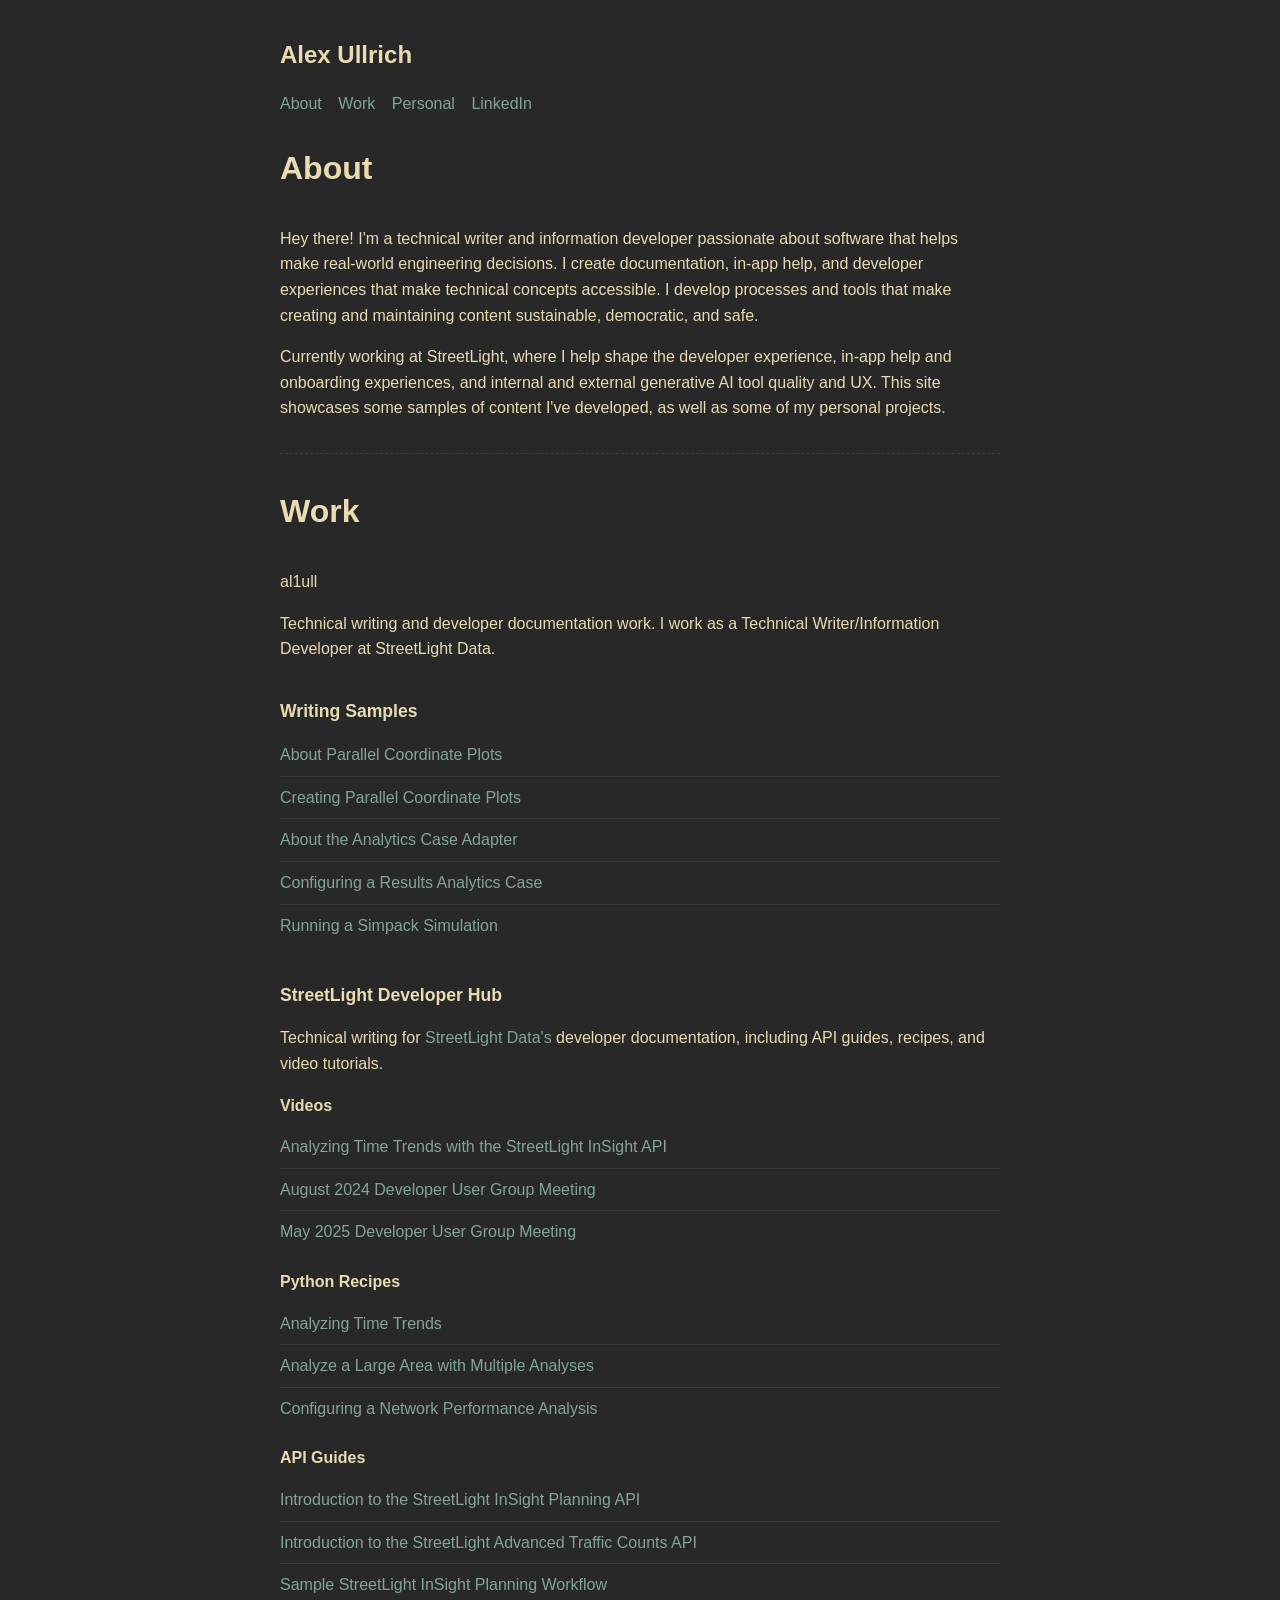
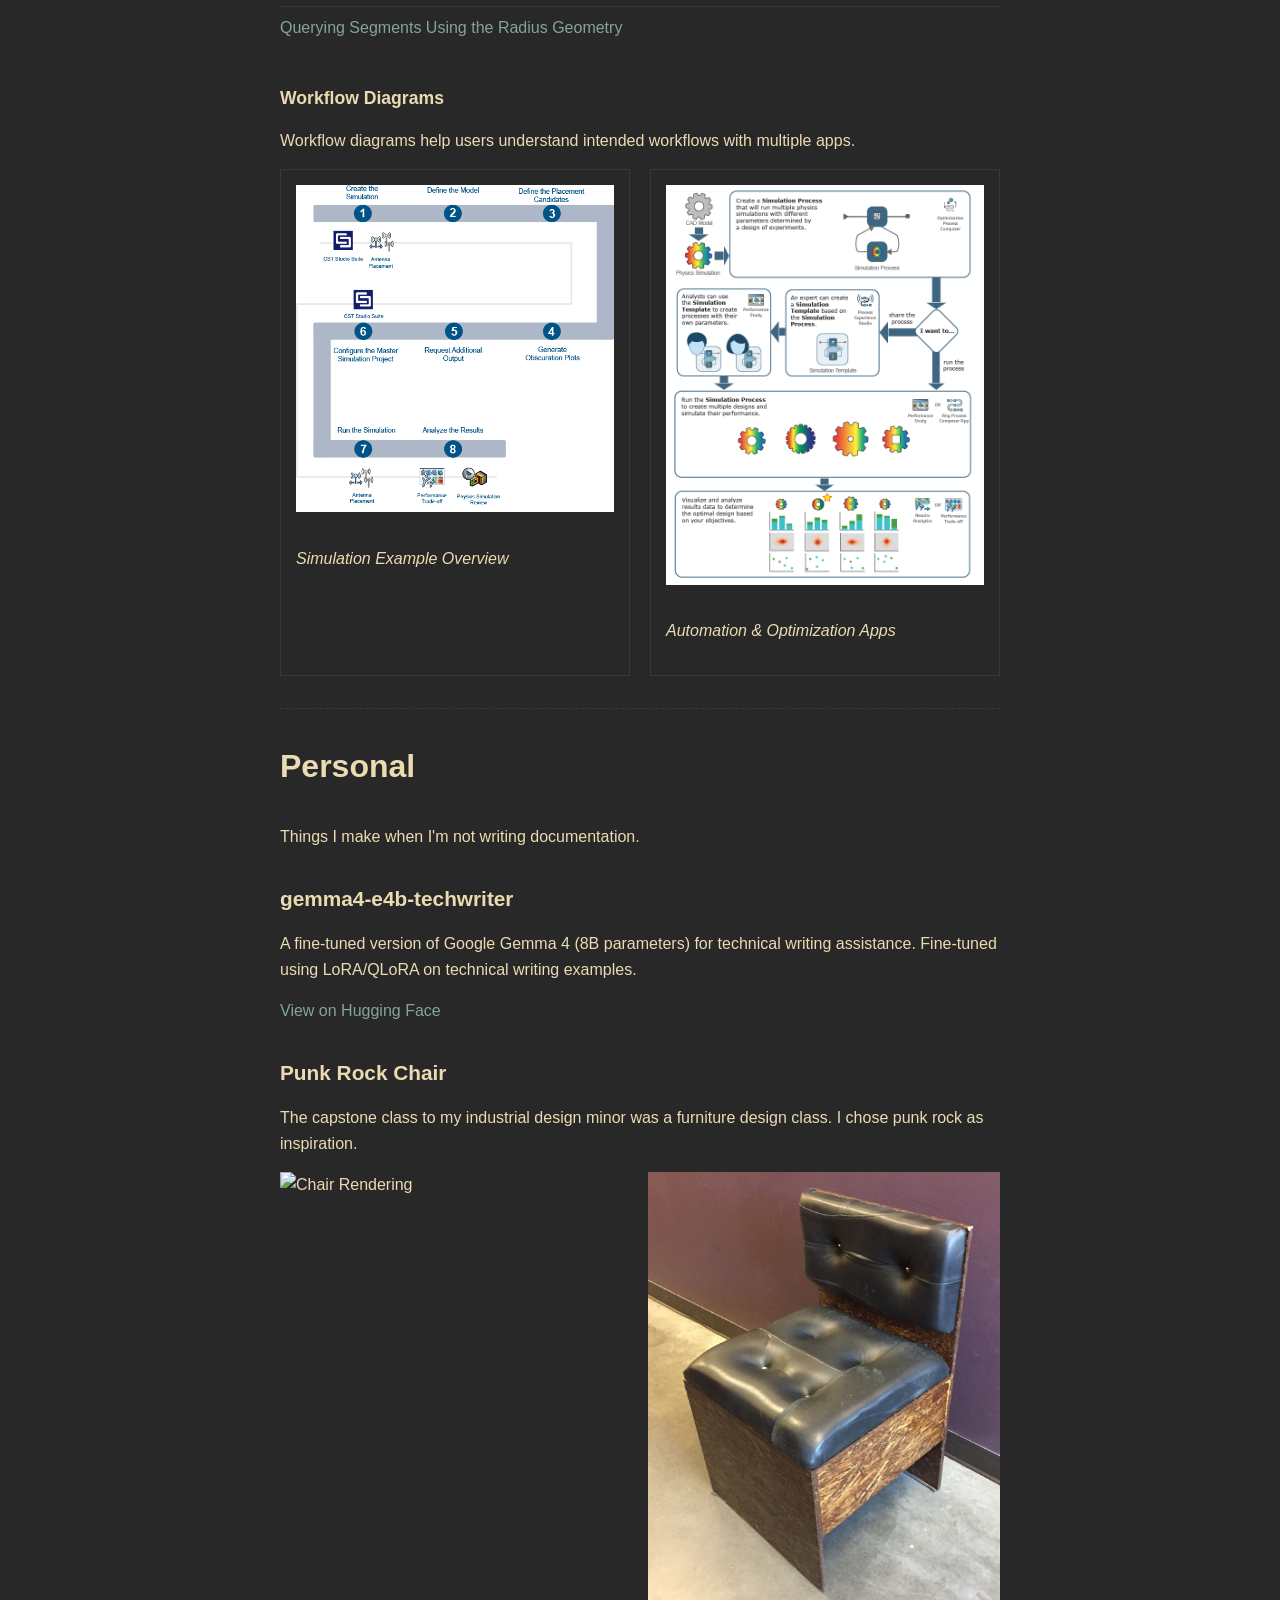
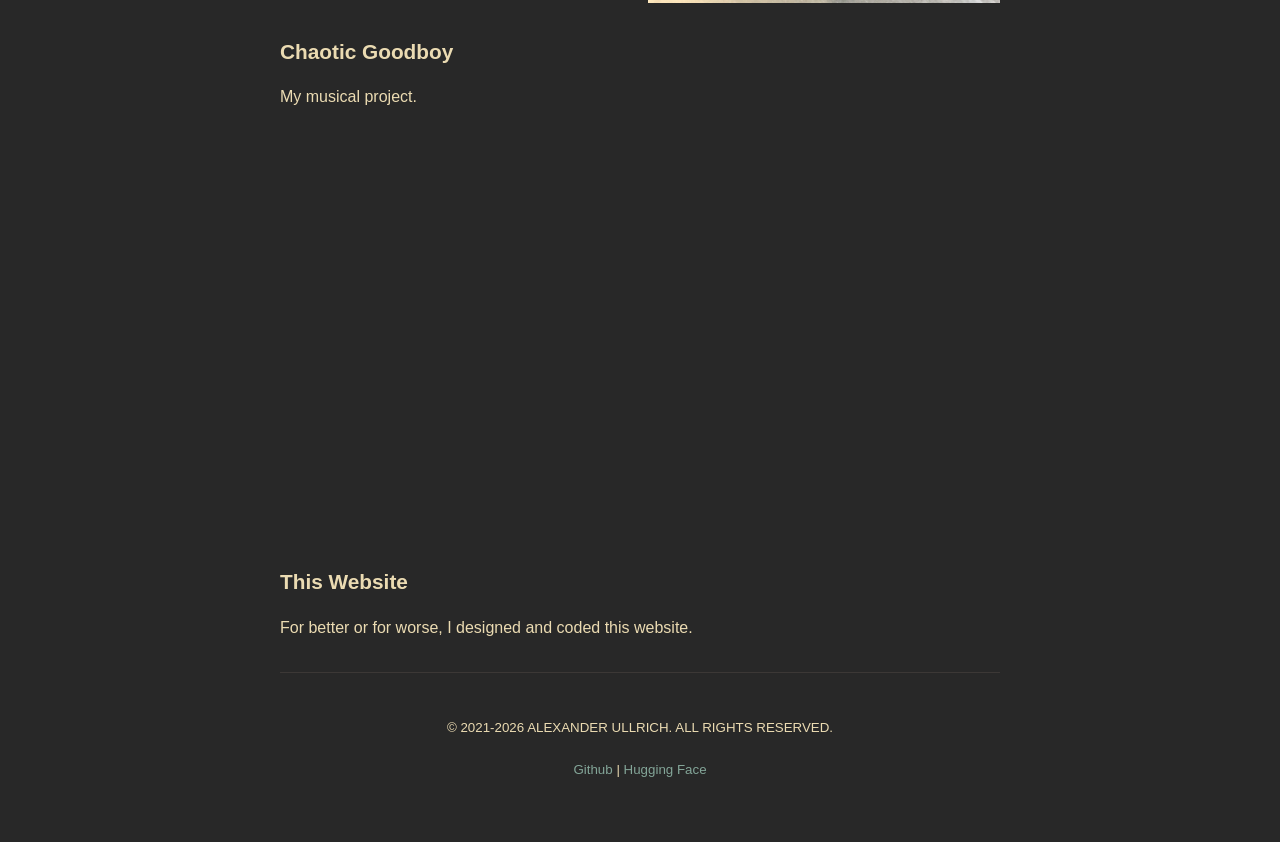
==== index.html @ 02498d41 "no enoji title" ====
<!DOCTYPE html>
<html lang="en">

<head>
    <meta charset="utf-8">
    <meta name="viewport" content="width=device-width, initial-scale=1.0, maximum-scale=5">
    <title>Alexander Ullrich | Technical Writer & Content Engineer</title>
    
    <style>
        :root {
            --width: 720px;
            --font: Verdana, sans-serif;
            --background-color: #282828;
            --text-color: #ebdbb2;
            --link-color: #83a598;
            --border-color: #3c3836;
        }

        * {
            font-family: var(--font);
        }

        body {
            font-size: 1em;
            margin: auto;
            padding: 20px;
            max-width: var(--width);
            text-align: left;
            background-color: var(--background-color);
            word-wrap: break-word;
            overflow-wrap: break-word;
            line-height: 1.6;
            color: var(--text-color);
        }

        h1, h2, h3, h4, h5, h6 {
            color: var(--text-color);
        }

        a {
            color: var(--link-color);
            cursor: pointer;
            text-decoration: none;
        }

        a:hover {
            text-decoration: underline;
        }

        a:visited {
            color: var(--link-color);
        }

        nav a {
            margin-right: 8px;
        }

        strong, b {
            color: var(--text-color);
        }

        main {
            line-height: 1.6;
        }

        hr {
            border: 0;
            border-top: 1px dashed var(--border-color);
            margin: 2em 0;
        }

        img {
            max-width: 100%;
            height: auto;
        }

        code {
            padding: 2px;
            background-color: var(--background-color);
            color: var(--text-color);
            border-radius: 3px;
        }

        blockquote {
            border-left: 1px solid var(--border-color);
            color: var(--text-color);
            padding-left: 20px;
            font-style: italic;
            margin-left: 0;
        }

        footer {
            padding: 25px 0;
            text-align: center;
            margin-top: 2em;
            border-top: 1px solid var(--border-color);
        }

        .title {
            text-decoration: none;
        }

        .title h1 {
            font-size: 1.5em;
        }

        .section-title {
            font-size: 1.1em;
            color: var(--text-color);
            margin-top: 2em;
            margin-bottom: 0.5em;
        }

        .heading-2 {
            font-size: 2em;
            font-weight: bold;
            margin-bottom: 1em;
        }

        .heading-3 {
            font-size: 1.3em;
            margin-bottom: 0.5em;
        }

        .heading-h4 {
            font-size: 1em;
            margin-top: 1em;
            margin-bottom: 0.5em;
            color: var(--text-color);
        }

        input, textarea {
            font-size: 1em;
            width: 100%;
            padding: 8px;
            margin-bottom: 12px;
            border: 1px solid var(--border-color);
            background-color: var(--background-color);
            color: var(--text-color);
            box-sizing: border-box;
        }

        input:focus, textarea:focus {
            outline: 2px solid var(--link-color);
        }

        button, input[type="submit"] {
            font-size: 1em;
            padding: 10px 20px;
            background-color: var(--text-color);
            color: var(--background-color);
            border: none;
            border-radius: 3px;
            cursor: pointer;
        }

        button:hover, input[type="submit"]:hover {
            background-color: var(--link-color);
        }

        .label {
            font-size: 0.8em;
            color: var(--text-color);
            text-transform: uppercase;
            letter-spacing: 0.1em;
        }

        .project-grid {
            display: grid;
            grid-template-columns: repeat(auto-fit, minmax(300px, 1fr));
            gap: 20px;
            margin: 1em 0;
        }

        .project-item {
            border: 1px solid var(--border-color);
            padding: 15px;
        }

        .project-item img {
            margin-bottom: 10px;
        }

        .links-list {
            list-style: none;
            padding: 0;
            margin: 0;
        }

        .links-list li {
            padding: 8px 0;
            border-bottom: 1px solid var(--border-color);
        }

        .links-list li:last-child {
            border-bottom: none;
        }

        iframe {
            max-width: 100%;
            border: none;
        }

        .nav-link {
            margin-right: 12px;
        }

        .image-row {
            display: grid;
            grid-template-columns: repeat(auto-fit, minmax(250px, 1fr));
            gap: 15px;
            margin: 15px 0;
        }
    </style>
</head>

<body class="home">
    <header>
        <a class="title" href="/#">
            <h1>Alex Ullrich</h1>
        </a>
        <nav>
            <p>
                <a href="#about" class="nav-link">About</a>
                <a href="#work" class="nav-link">Work</a>
                <a href="#personal" class="nav-link">Personal</a>
                <a href="https://www.linkedin.com/in/alex-u-045a64a2/" class="nav-link" target="_blank">LinkedIn</a>
            </p>
        </nav>
    </header>

    <main>
        <section id="about">
            <h2 class="heading-2">About</h2>
            <p>Hey there! I'm a technical writer and information developer passionate about software that helps make real-world engineering decisions. I create documentation, in-app help, and developer experiences that make technical concepts accessible. I develop processes and tools that make creating and maintaining content sustainable, democratic, and safe.</p>
            <p>Currently working at StreetLight, where I help shape the developer experience, in-app help and onboarding experiences, and internal and external generative AI tool quality and UX. This site showcases some samples of content I've developed, as well as some of my personal projects.</p>
        </section>

        <hr>

        <section id="work">
            <h2 class="heading-2">Work</h2>al1ull
            <p>Technical writing and developer documentation work. I work as a Technical Writer/Information Developer at StreetLight Data.</p>

            <h3 class="section-title">Writing Samples</h3>
            <ul class="links-list">
                <li><a href="img/AboutPCPlots.pdf" target="_blank">About Parallel Coordinate Plots</a></li>
                <li><a href="img/CreatingPCPlots.pdf" target="_blank">Creating Parallel Coordinate Plots</a></li>
                <li><a href="img/AboutACase.pdf" target="_blank">About the Analytics Case Adapter</a></li>
                <li><a href="img/ACaseAdapter.pdf" target="_blank">Configuring a Results Analytics Case</a></li>
                <li><a href="img/RunningSimpack.pdf" target="_blank">Running a Simpack Simulation</a></li>
            </ul>

            <h3 class="section-title">StreetLight Developer Hub</h3>
            <p>Technical writing for <a href="https://developer.streetlightdata.com/">StreetLight Data's</a> developer documentation, including API guides, recipes, and video tutorials.</p>

            <h4 class="heading-h4">Videos</h4>
            <ul class="links-list">
                <li><a href="https://developer.streetlightdata.com/docs/analyzing-time-trends-with-the-streetlight-insight-api" target="_blank">Analyzing Time Trends with the StreetLight InSight API</a></li>
                <li><a href="https://help.streetlightdata.com/s/news/august-2024-streetlight-developer-user-group-meeting-MCMCGBRBMSBJCEBODF74FEJ3VXPE" target="_blank">August 2024 Developer User Group Meeting</a></li>
                <li><a href="https://training.streetlightdata.com/developer-user-group-meetings/2239387" target="_blank">May 2025 Developer User Group Meeting</a></li>
            </ul>

            <h4 class="heading-h4">Python Recipes</h4>
            <ul class="links-list">
                <li><a href="https://developer.streetlightdata.com/docs/analyzing-time-trends-with-the-streetlight-insight-api" target="_blank">Analyzing Time Trends</a></li>
                <li><a href="https://developer.streetlightdata.com/docs/analyze-a-large-area-with-multiple-analyses" target="_blank">Analyze a Large Area with Multiple Analyses</a></li>
                <li><a href="https://developer.streetlightdata.com/docs/configuring-a-network-performance-analysis" target="_blank">Configuring a Network Performance Analysis</a></li>
            </ul>

            <h4 class="heading-h4">API Guides</h4>
            <ul class="links-list">
                <li><a href="https://developer.streetlightdata.com/docs/intro-to-the-insight-web-api" target="_blank">Introduction to the StreetLight InSight Planning API</a></li>
                <li><a href="https://developer.streetlightdata.com/docs/intro-to-the-advanced-traffic-counts-api" target="_blank">Introduction to the StreetLight Advanced Traffic Counts API</a></li>
                <li><a href="https://developer.streetlightdata.com/docs/example-workflow" target="_blank">Sample StreetLight InSight Planning Workflow</a></li>
                <li><a href="https://developer.streetlightdata.com/docs/satc-example-radius" target="_blank">Querying Segments Using the Radius Geometry</a></li>
            </ul>

            <h3 class="section-title">Workflow Diagrams</h3>
            <p>Workflow diagrams help users understand intended workflows with multiple apps.</p>
            <div class="project-grid">
                <div class="project-item">
                    <img src="img/SimXmpl_Antenna_Placement_Sdiagram.png" alt="Simulation Example">
                    <p><em>Simulation Example Overview</em></p>
                </div>
                <div class="project-item">
                    <img src="img/ProcessInfographic.png" alt="Process Infographic">
                    <p><em>Automation & Optimization Apps</em></p>
                </div>
            </div>
        </section>

        <hr>

        <section id="personal">
            <h2 class="heading-2">Personal</h2>
            <p>Things I make when I'm not writing documentation.</p>

            <div style="margin: 2em 0;">
                <h3 class="heading-3">gemma4-e4b-techwriter</h3>
                <p>A fine-tuned version of Google Gemma 4 (8B parameters) for technical writing assistance. Fine-tuned using LoRA/QLoRA on technical writing examples.</p>
                <p><a href="https://huggingface.co/al1ul/gemma4-e4b-techwriter">View on Hugging Face</a></p>
            </div>

            <div style="margin: 2em 0;">
                <h3 class="heading-3">Punk Rock Chair</h3>
                <p>The capstone class to my industrial design minor was a furniture design class. I chose punk rock as inspiration.</p>
                <div class="image-row">
                    <img src="img/punkchairrendering.png" alt="Chair Rendering">
                    <img src="img/PunkChair.jpeg" alt="Built Chair">
                </div>
            </div>

            <div style="margin: 2em 0;">
                <h3 class="heading-3">Chaotic Goodboy</h3>
                <p>My musical project.</p>
                <iframe style="border: 0; width: 100%; max-width: 400px; height: 400px;" src="https://bandcamp.com/EmbeddedPlayer/track=36056725/size=large/bgcol=ffffff/linkcol=0687f5/minimal=true/transparent=true/" seamless><a href="https://chaoticgoodboy.bandcamp.com/track/practical-inside-joke">Practical Inside Joke by Chaotic Goodboy</a></iframe>
            </div>

            <div style="margin: 2em 0;">
                <h3 class="heading-3">This Website</h3>
                <p>For better or for worse, I designed and coded this website.</p>
            </div>
        </section>
    </main>

    <footer>
        <p><small>&copy; 2021-2026 ALEXANDER ULLRICH. ALL RIGHTS RESERVED.</small></p>
        <p><small>
            <a href="https://github.com">Github</a> | 
            <a href="https://huggingface.co/al1ul">Hugging Face</a>
        </small></p>
    </footer>
</body>
</html>
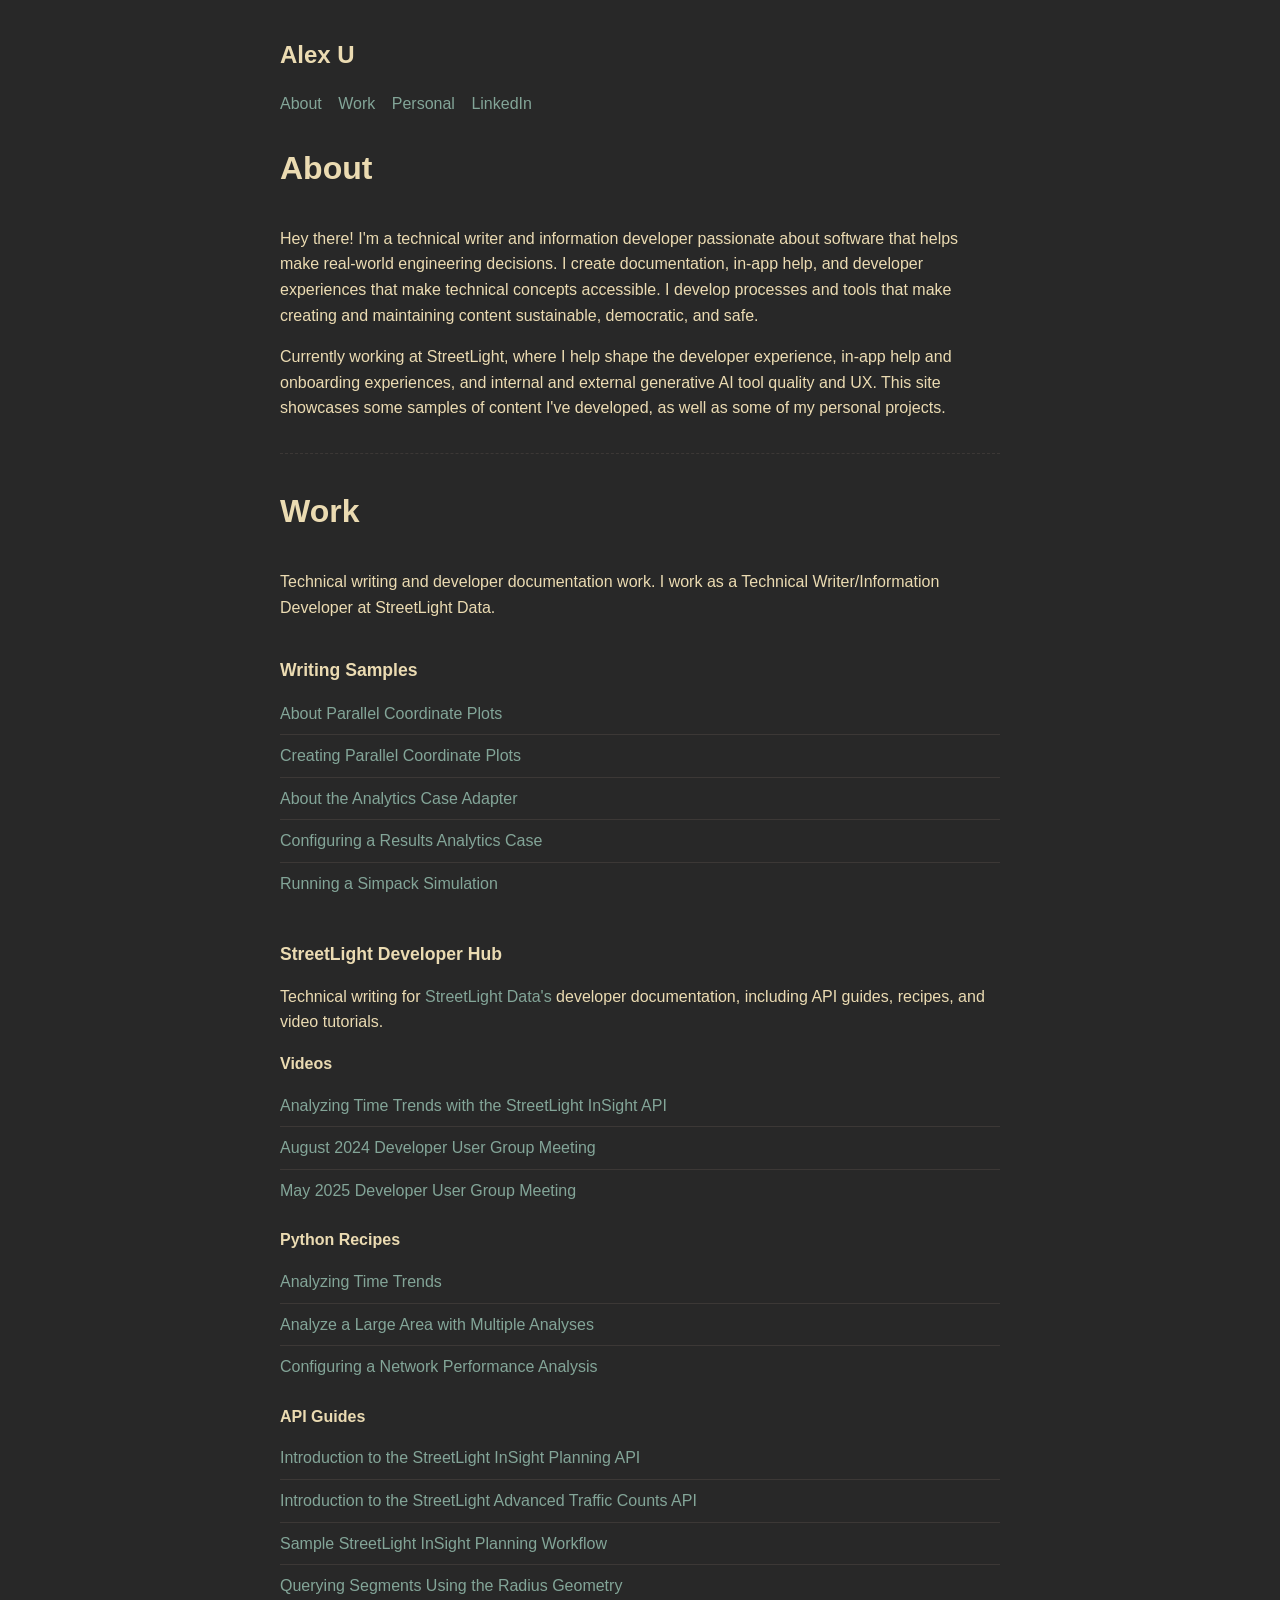
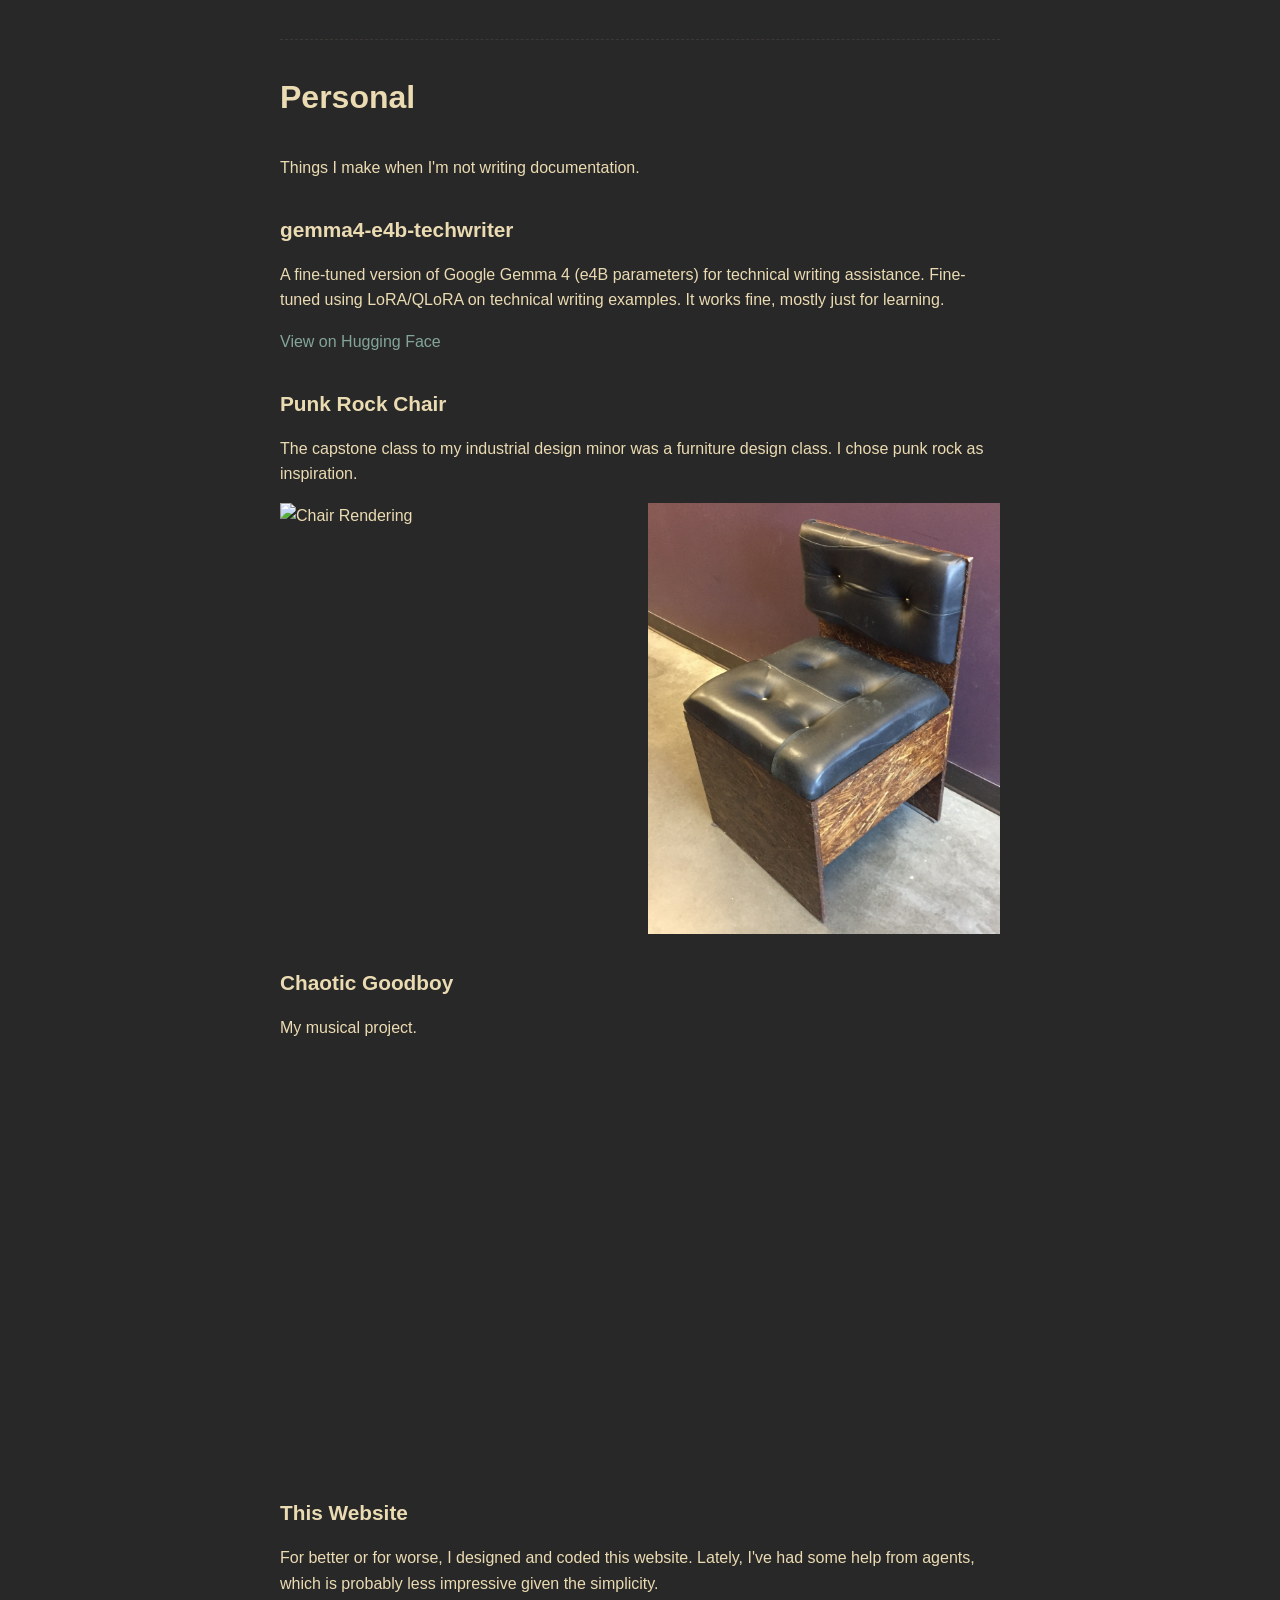
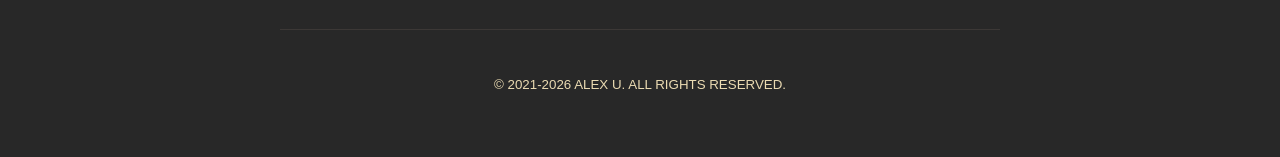
==== commit 50ef39e2: "remove workflow diagrams" ====
--- a/index.html
+++ b/index.html
@@ -4,7 +4,7 @@
 <head>
     <meta charset="utf-8">
     <meta name="viewport" content="width=device-width, initial-scale=1.0, maximum-scale=5">
-    <title>Alexander Ullrich | Technical Writer & Content Engineer</title>
+    <title>Alex U | Technical Writer & Content Engineer</title>
     
     <style>
         :root {
@@ -216,8 +216,8 @@
 
 <body class="home">
     <header>
-        <a class="title" href="/#">
-            <h1>Alex Ullrich</h1>
+        <a class="title" href="index.html">
+            <h1>Alex U</h1>
         </a>
         <nav>
             <p>
@@ -239,7 +239,7 @@
         <hr>
 
         <section id="work">
-            <h2 class="heading-2">Work</h2>al1ull
+            <h2 class="heading-2">Work</h2>
             <p>Technical writing and developer documentation work. I work as a Technical Writer/Information Developer at StreetLight Data.</p>
 
             <h3 class="section-title">Writing Samples</h3>
@@ -275,19 +275,6 @@
                 <li><a href="https://developer.streetlightdata.com/docs/example-workflow" target="_blank">Sample StreetLight InSight Planning Workflow</a></li>
                 <li><a href="https://developer.streetlightdata.com/docs/satc-example-radius" target="_blank">Querying Segments Using the Radius Geometry</a></li>
             </ul>
-
-            <h3 class="section-title">Workflow Diagrams</h3>
-            <p>Workflow diagrams help users understand intended workflows with multiple apps.</p>
-            <div class="project-grid">
-                <div class="project-item">
-                    <img src="img/SimXmpl_Antenna_Placement_Sdiagram.png" alt="Simulation Example">
-                    <p><em>Simulation Example Overview</em></p>
-                </div>
-                <div class="project-item">
-                    <img src="img/ProcessInfographic.png" alt="Process Infographic">
-                    <p><em>Automation & Optimization Apps</em></p>
-                </div>
-            </div>
         </section>
 
         <hr>
@@ -298,7 +285,7 @@
 
             <div style="margin: 2em 0;">
                 <h3 class="heading-3">gemma4-e4b-techwriter</h3>
-                <p>A fine-tuned version of Google Gemma 4 (8B parameters) for technical writing assistance. Fine-tuned using LoRA/QLoRA on technical writing examples.</p>
+                <p>A fine-tuned version of Google Gemma 4 (e4B parameters) for technical writing assistance. Fine-tuned using LoRA/QLoRA on technical writing examples. It works fine, mostly just for learning.</p>
                 <p><a href="https://huggingface.co/al1ul/gemma4-e4b-techwriter">View on Hugging Face</a></p>
             </div>
 
@@ -319,17 +306,13 @@
 
             <div style="margin: 2em 0;">
                 <h3 class="heading-3">This Website</h3>
-                <p>For better or for worse, I designed and coded this website.</p>
+                <p>For better or for worse, I designed and coded this website. Lately, I've had some help from agents, which is probably less impressive given the simplicity.</p>
             </div>
         </section>
     </main>
 
     <footer>
-        <p><small>&copy; 2021-2026 ALEXANDER ULLRICH. ALL RIGHTS RESERVED.</small></p>
-        <p><small>
-            <a href="https://github.com">Github</a> | 
-            <a href="https://huggingface.co/al1ul">Hugging Face</a>
-        </small></p>
+        <p><small>&copy; 2021-2026 ALEX U. ALL RIGHTS RESERVED.</small></p>
     </footer>
 </body>
 </html>
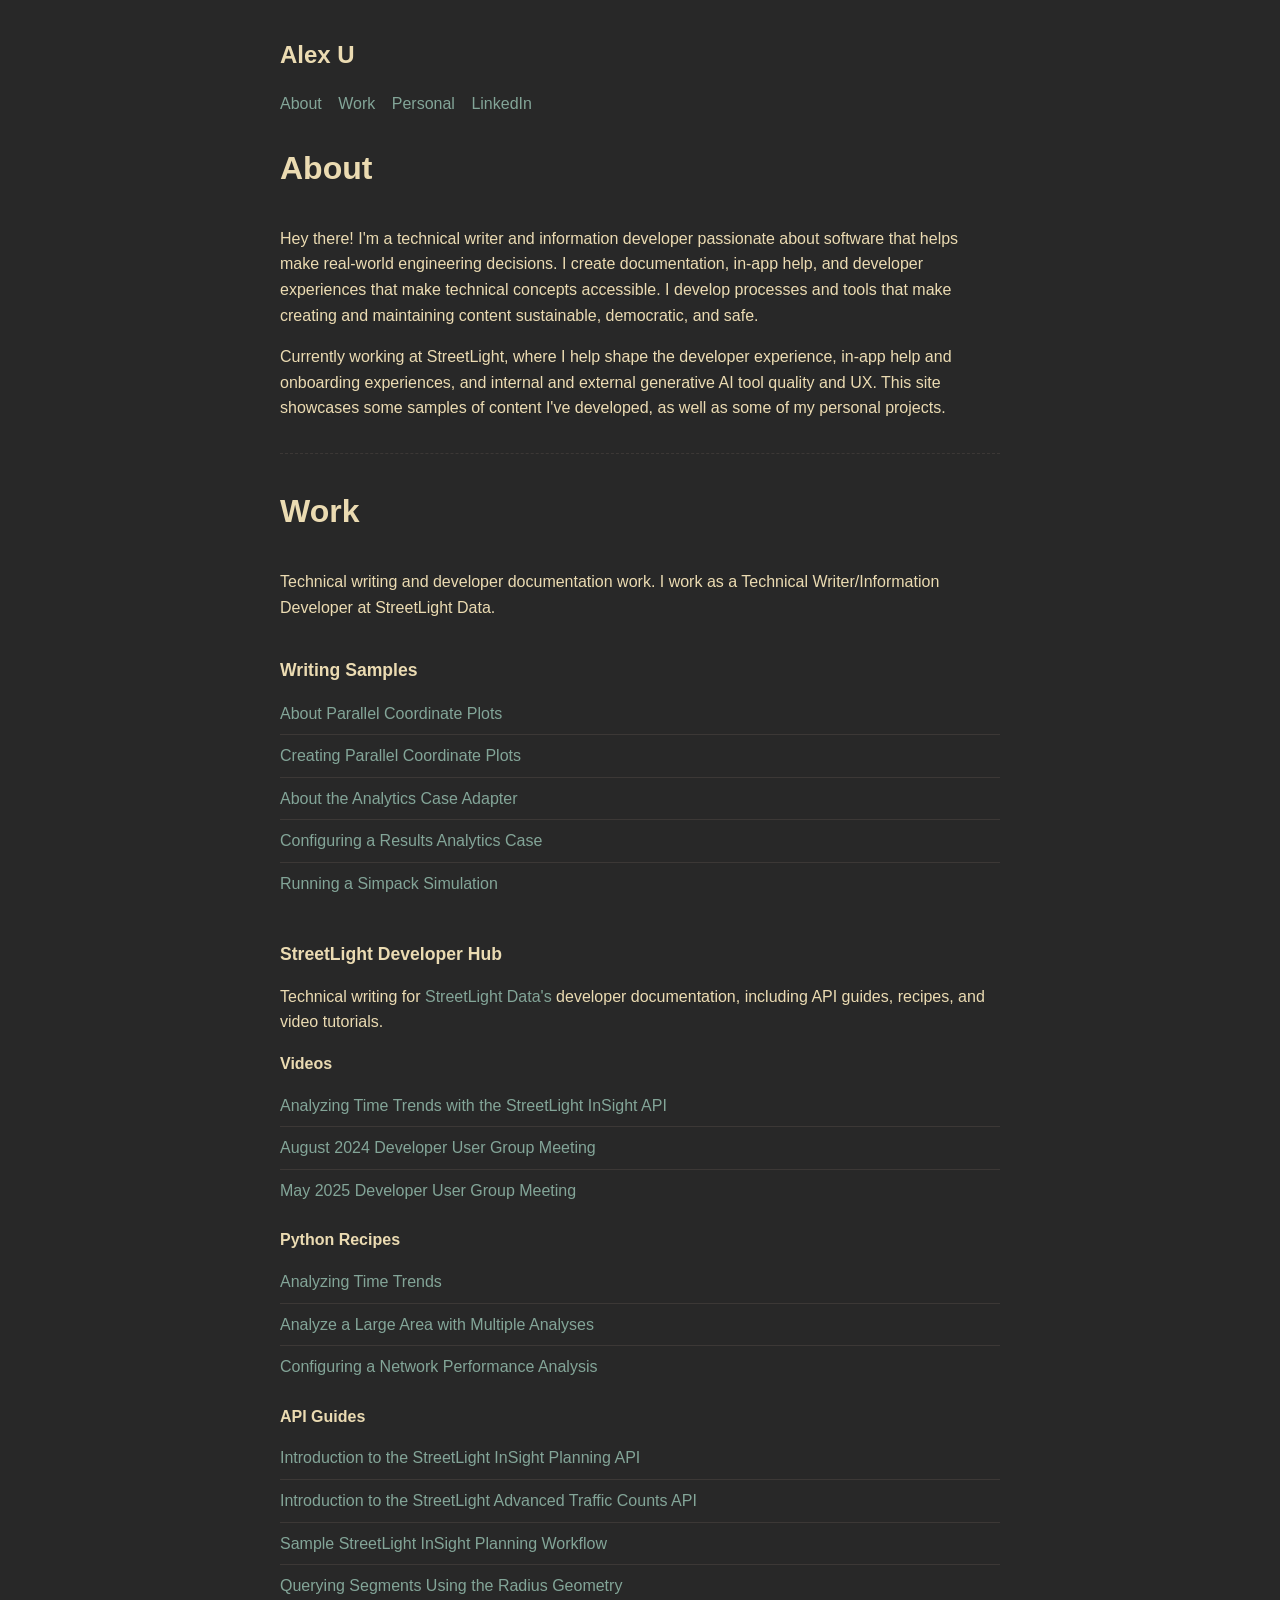
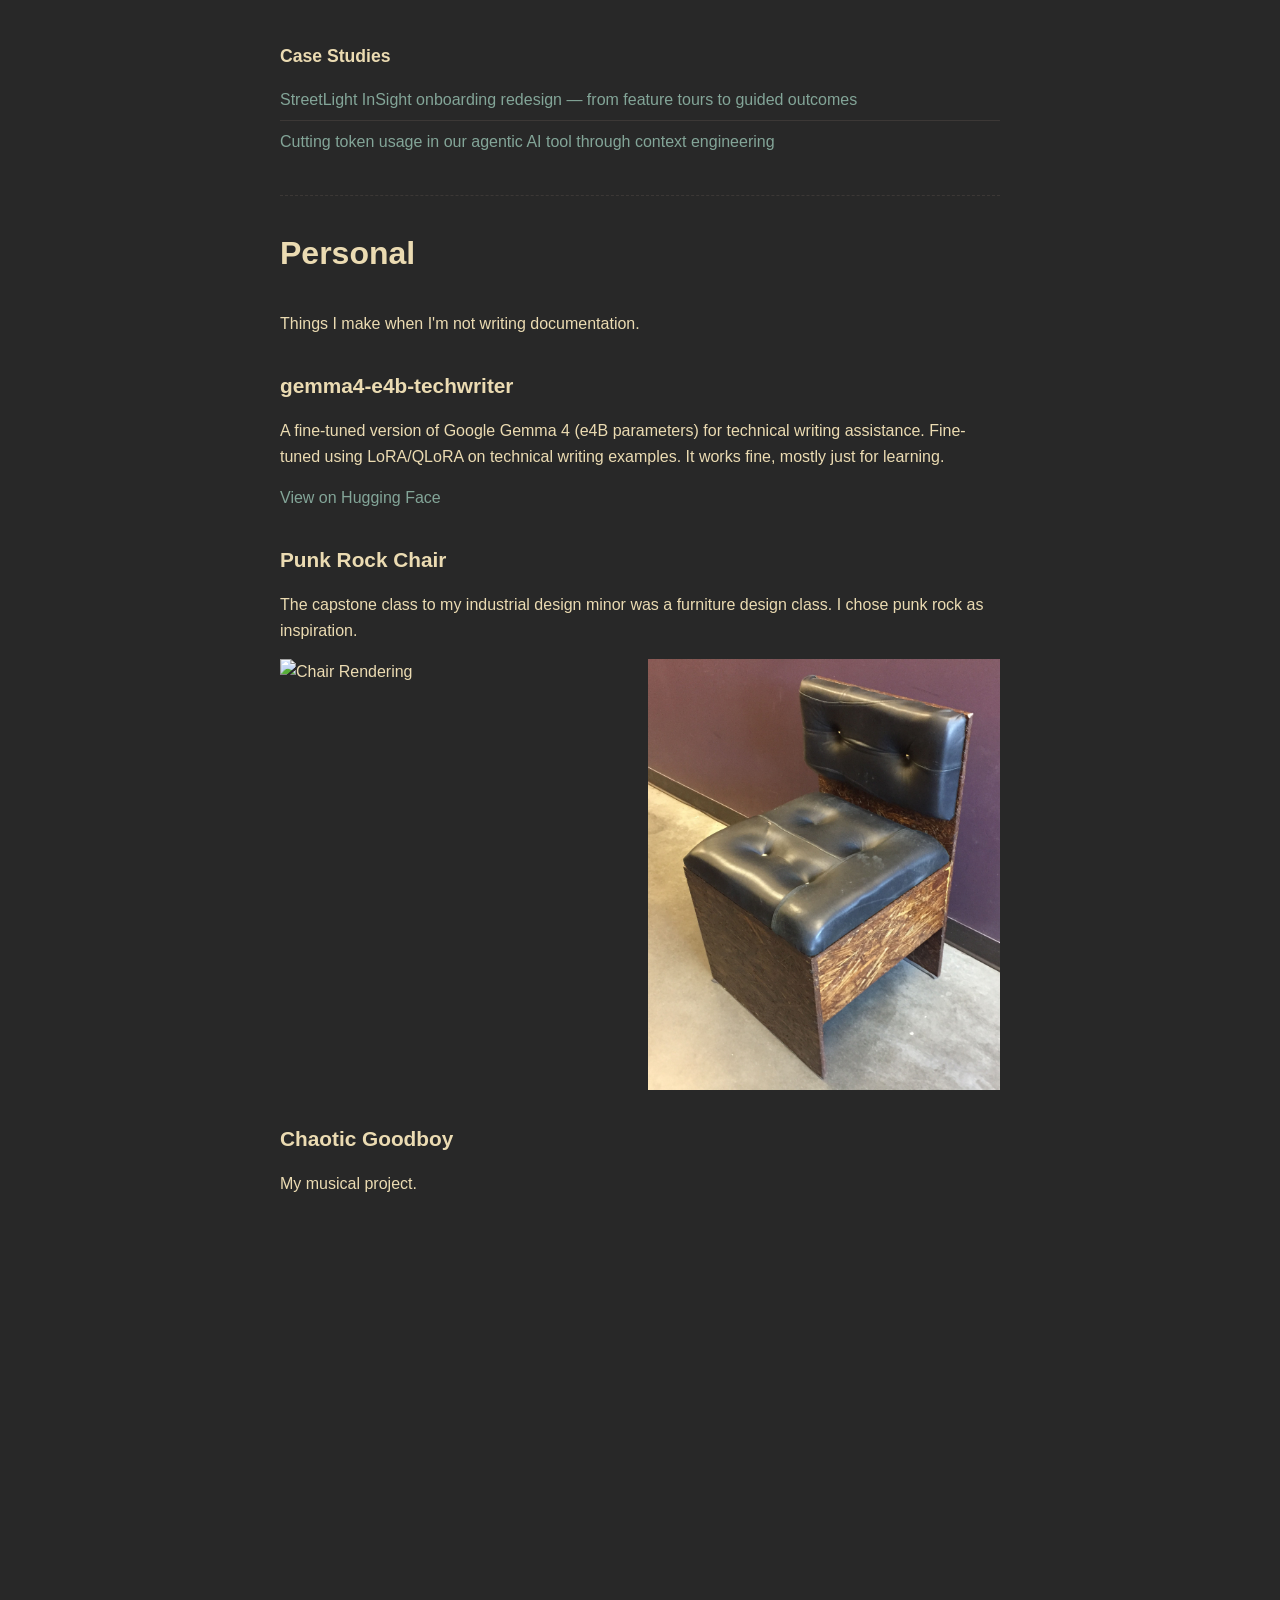
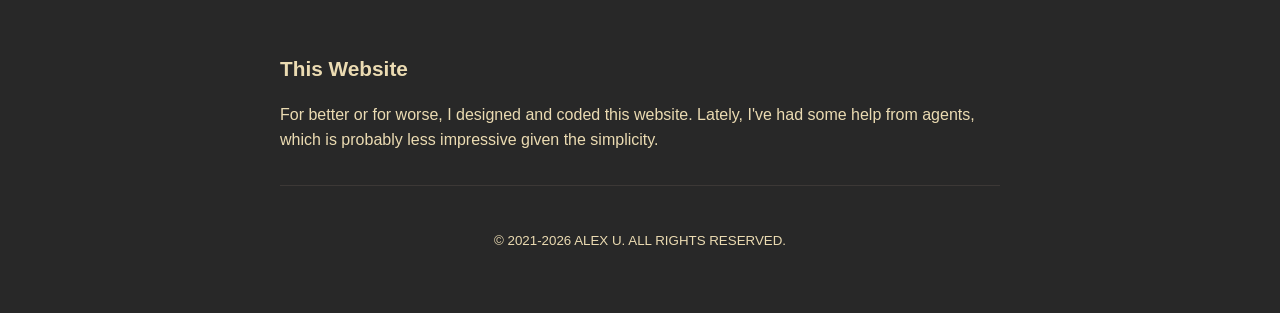
==== commit 2123ccaa: "add case study pages: onboarding redesign and agentic AI token optimization skeleton" ====
--- a/index.html
+++ b/index.html
@@ -275,6 +275,12 @@
                 <li><a href="https://developer.streetlightdata.com/docs/example-workflow" target="_blank">Sample StreetLight InSight Planning Workflow</a></li>
                 <li><a href="https://developer.streetlightdata.com/docs/satc-example-radius" target="_blank">Querying Segments Using the Radius Geometry</a></li>
             </ul>
+
+            <h3 class="section-title">Case Studies</h3>
+            <ul class="links-list">
+                <li><a href="onboarding-case-study.html">StreetLight InSight onboarding redesign — from feature tours to guided outcomes</a></li>
+                <li><a href="ai-token-optimization.html">Cutting token usage in our agentic AI tool through context engineering</a></li>
+            </ul>
         </section>
 
         <hr>
@@ -286,7 +292,7 @@
             <div style="margin: 2em 0;">
                 <h3 class="heading-3">gemma4-e4b-techwriter</h3>
                 <p>A fine-tuned version of Google Gemma 4 (e4B parameters) for technical writing assistance. Fine-tuned using LoRA/QLoRA on technical writing examples. It works fine, mostly just for learning.</p>
-                <p><a href="https://huggingface.co/al1ul/gemma4-e4b-techwriter">View on Hugging Face</a></p>
+                <p><a href="https://huggingface.co/al1ull/gemma4-e4b-techwriter-no-reasoning">View on Hugging Face</a></p>
             </div>
 
             <div style="margin: 2em 0;">
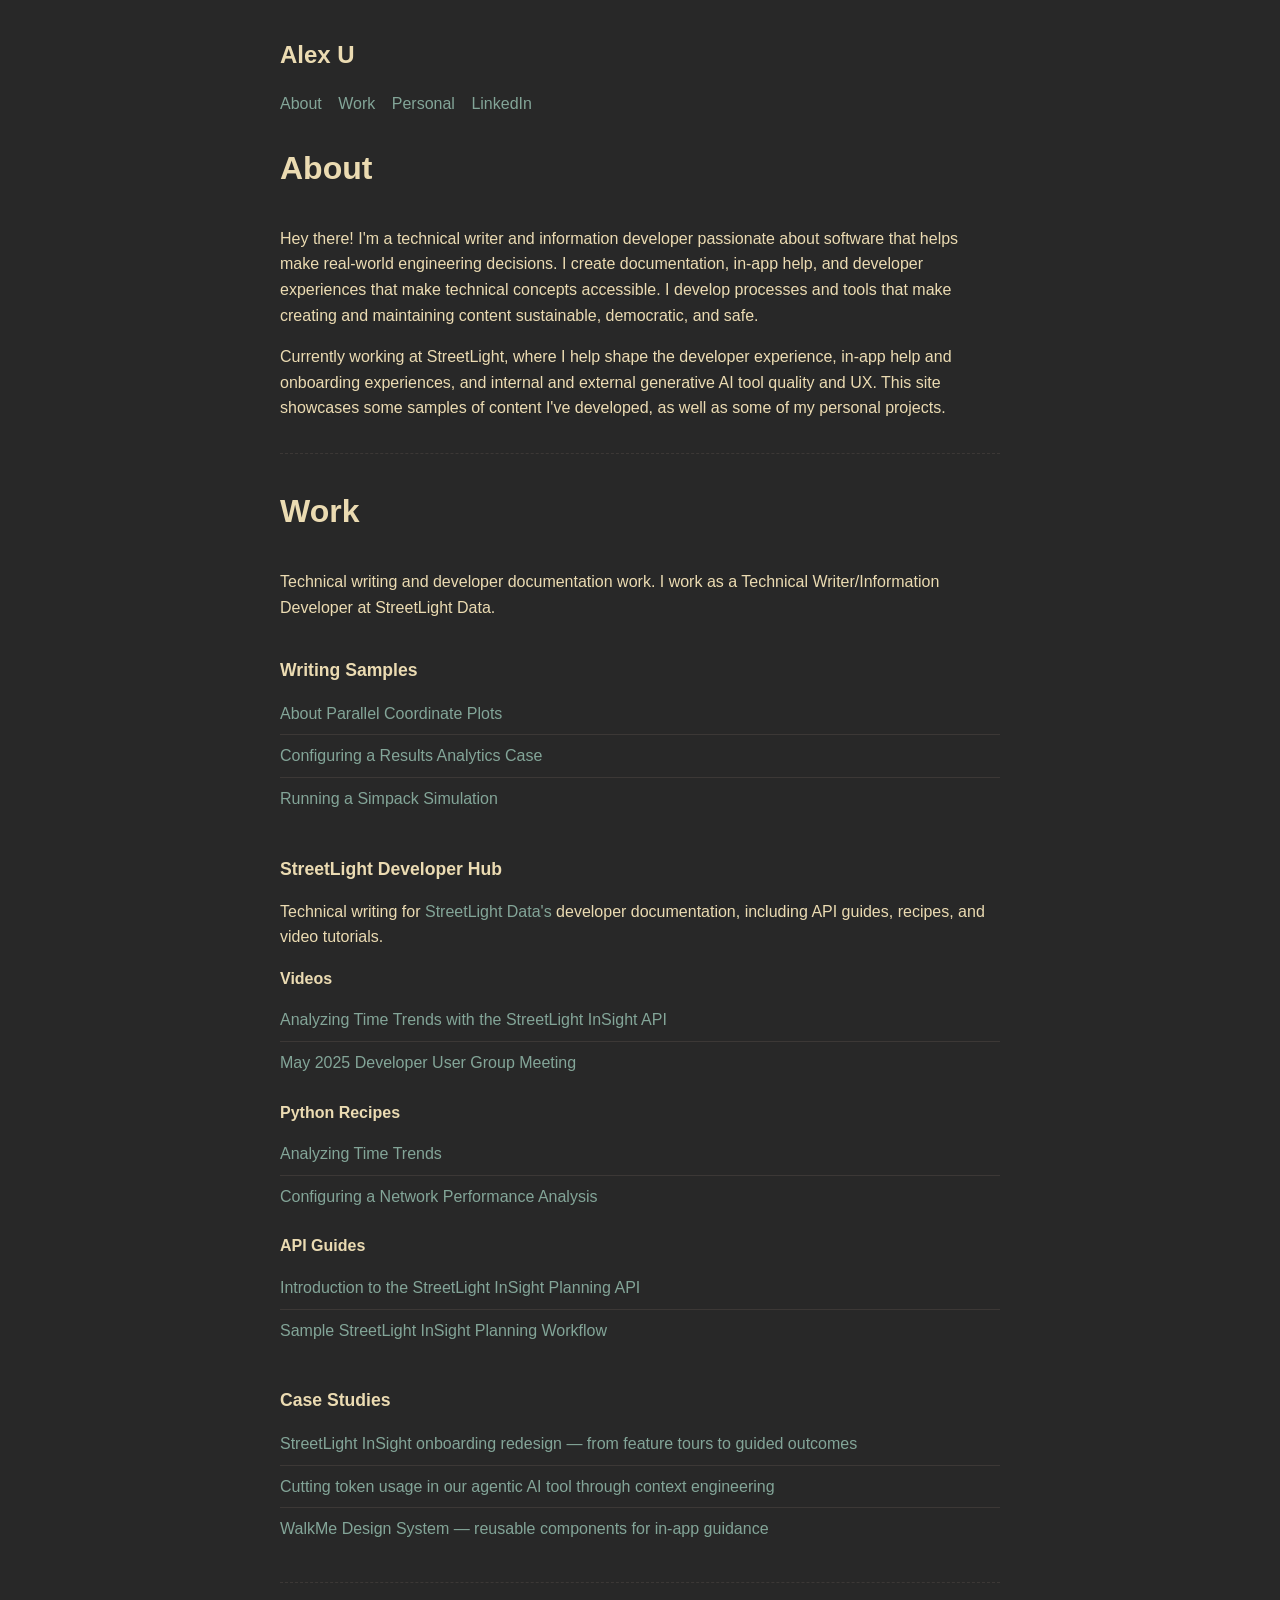
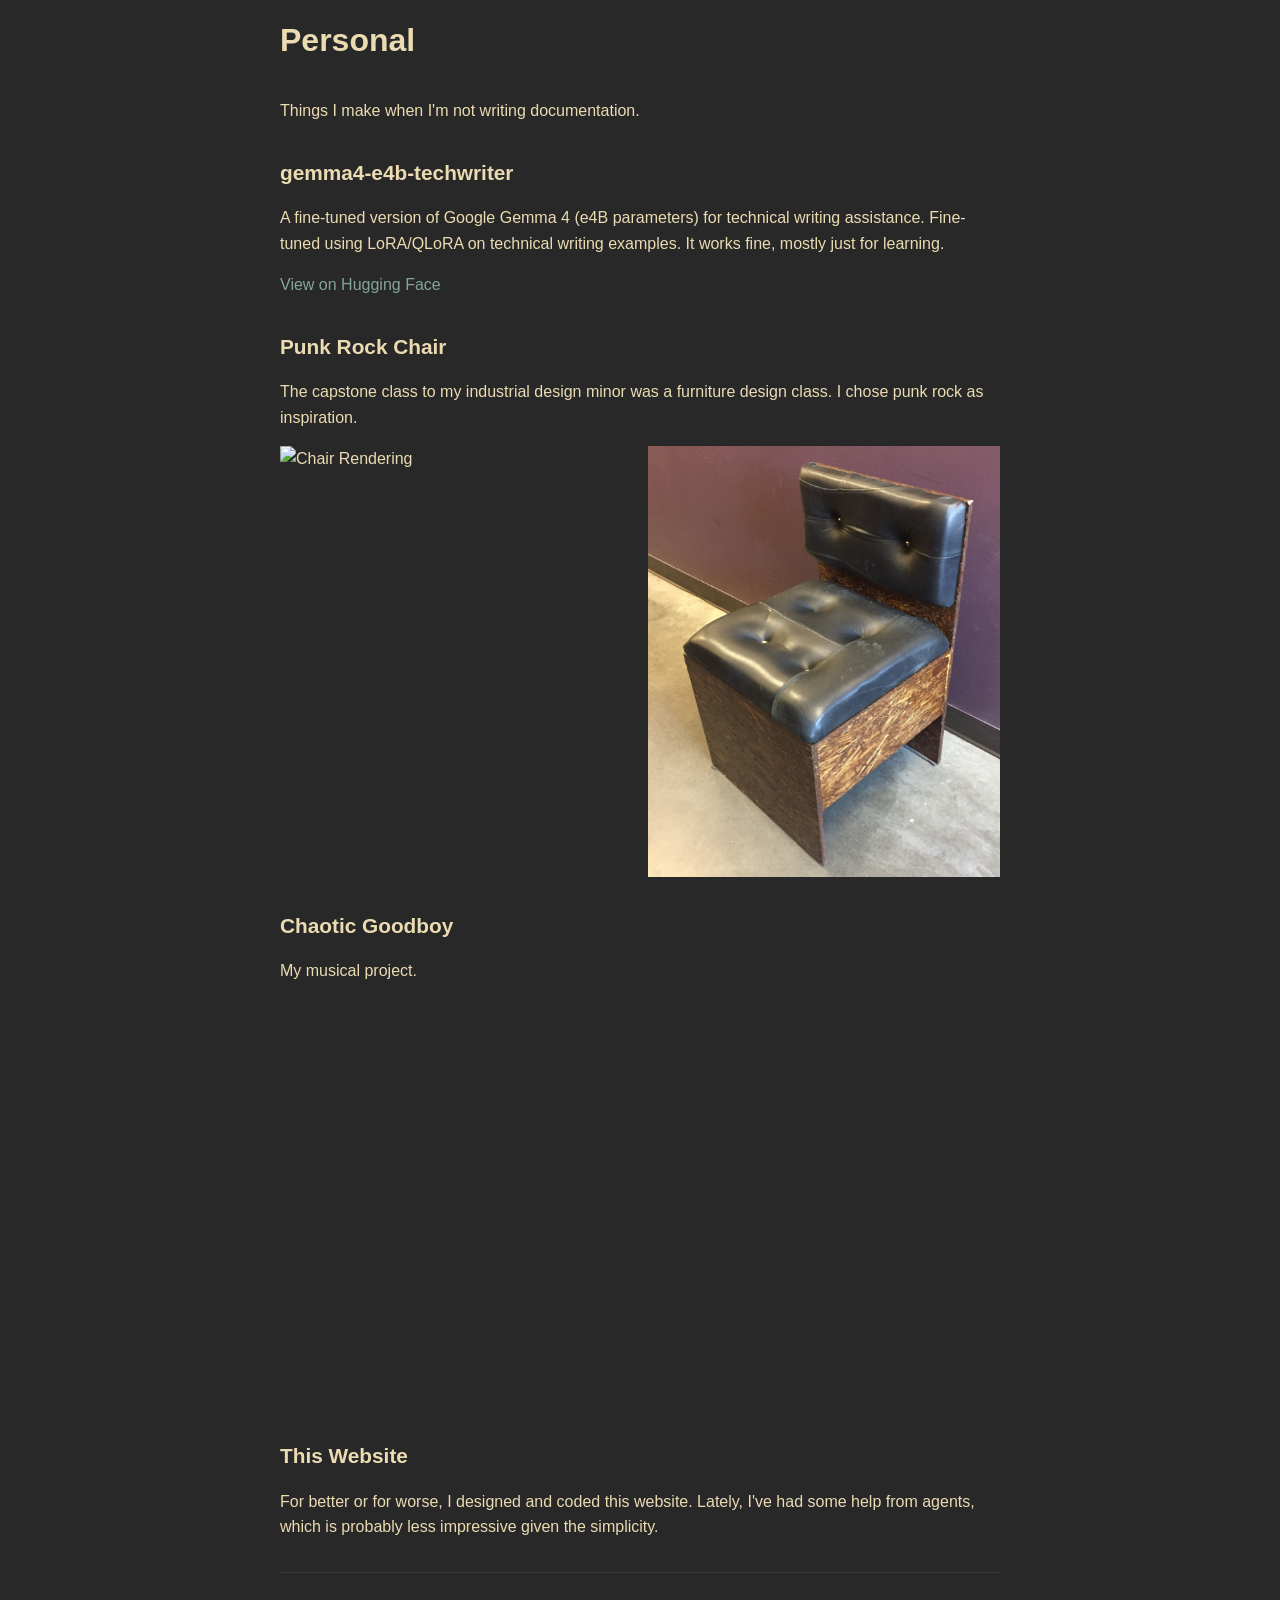
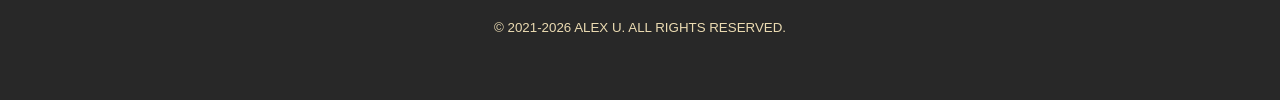
==== commit 18b67c1b: "slim work samples, add walkme design system case study skeleton" ====
--- a/index.html
+++ b/index.html
@@ -245,8 +245,6 @@
             <h3 class="section-title">Writing Samples</h3>
             <ul class="links-list">
                 <li><a href="img/AboutPCPlots.pdf" target="_blank">About Parallel Coordinate Plots</a></li>
-                <li><a href="img/CreatingPCPlots.pdf" target="_blank">Creating Parallel Coordinate Plots</a></li>
-                <li><a href="img/AboutACase.pdf" target="_blank">About the Analytics Case Adapter</a></li>
                 <li><a href="img/ACaseAdapter.pdf" target="_blank">Configuring a Results Analytics Case</a></li>
                 <li><a href="img/RunningSimpack.pdf" target="_blank">Running a Simpack Simulation</a></li>
             </ul>
@@ -257,29 +255,26 @@
             <h4 class="heading-h4">Videos</h4>
             <ul class="links-list">
                 <li><a href="https://developer.streetlightdata.com/docs/analyzing-time-trends-with-the-streetlight-insight-api" target="_blank">Analyzing Time Trends with the StreetLight InSight API</a></li>
-                <li><a href="https://help.streetlightdata.com/s/news/august-2024-streetlight-developer-user-group-meeting-MCMCGBRBMSBJCEBODF74FEJ3VXPE" target="_blank">August 2024 Developer User Group Meeting</a></li>
                 <li><a href="https://training.streetlightdata.com/developer-user-group-meetings/2239387" target="_blank">May 2025 Developer User Group Meeting</a></li>
             </ul>
 
             <h4 class="heading-h4">Python Recipes</h4>
             <ul class="links-list">
                 <li><a href="https://developer.streetlightdata.com/docs/analyzing-time-trends-with-the-streetlight-insight-api" target="_blank">Analyzing Time Trends</a></li>
-                <li><a href="https://developer.streetlightdata.com/docs/analyze-a-large-area-with-multiple-analyses" target="_blank">Analyze a Large Area with Multiple Analyses</a></li>
                 <li><a href="https://developer.streetlightdata.com/docs/configuring-a-network-performance-analysis" target="_blank">Configuring a Network Performance Analysis</a></li>
             </ul>
 
             <h4 class="heading-h4">API Guides</h4>
             <ul class="links-list">
                 <li><a href="https://developer.streetlightdata.com/docs/intro-to-the-insight-web-api" target="_blank">Introduction to the StreetLight InSight Planning API</a></li>
-                <li><a href="https://developer.streetlightdata.com/docs/intro-to-the-advanced-traffic-counts-api" target="_blank">Introduction to the StreetLight Advanced Traffic Counts API</a></li>
                 <li><a href="https://developer.streetlightdata.com/docs/example-workflow" target="_blank">Sample StreetLight InSight Planning Workflow</a></li>
-                <li><a href="https://developer.streetlightdata.com/docs/satc-example-radius" target="_blank">Querying Segments Using the Radius Geometry</a></li>
             </ul>
 
             <h3 class="section-title">Case Studies</h3>
             <ul class="links-list">
                 <li><a href="onboarding-case-study.html">StreetLight InSight onboarding redesign — from feature tours to guided outcomes</a></li>
                 <li><a href="ai-token-optimization.html">Cutting token usage in our agentic AI tool through context engineering</a></li>
+                <li><a href="walkme-design-system.html">WalkMe Design System — reusable components for in-app guidance</a></li>
             </ul>
         </section>
 
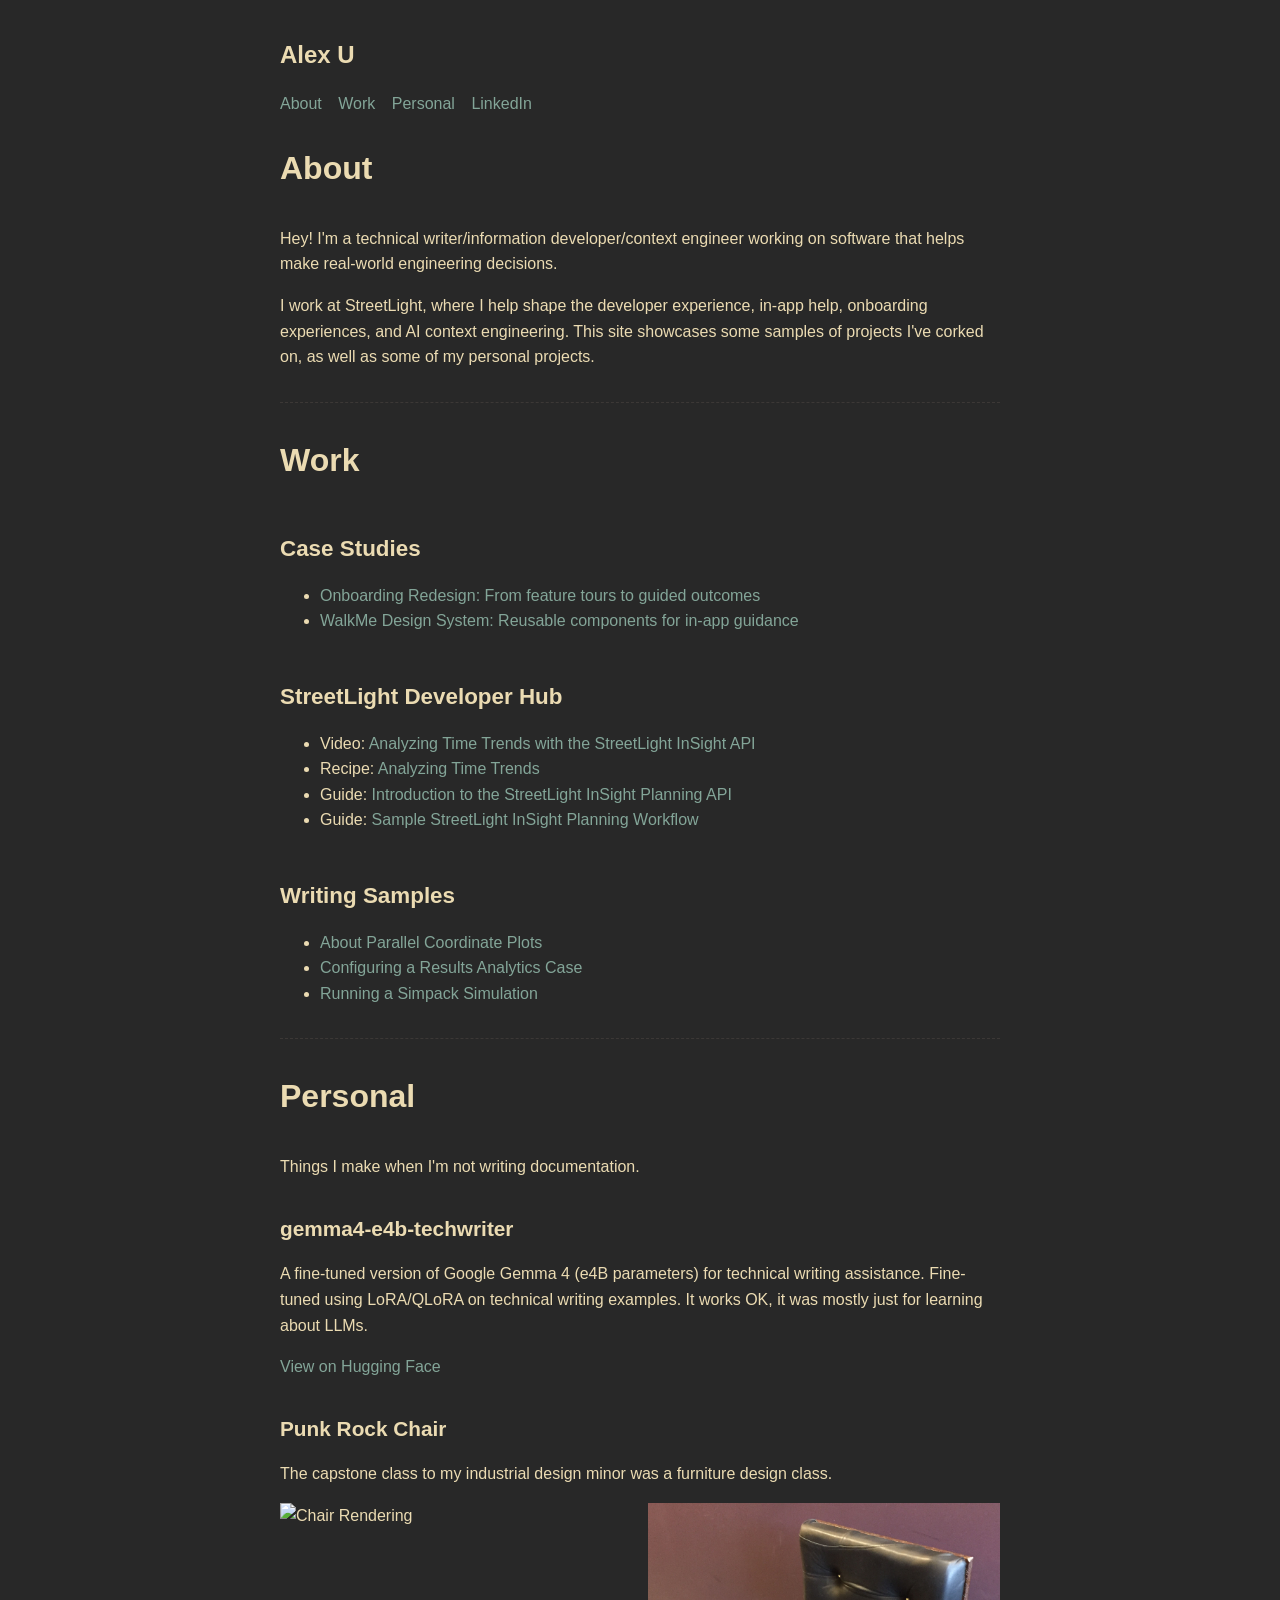
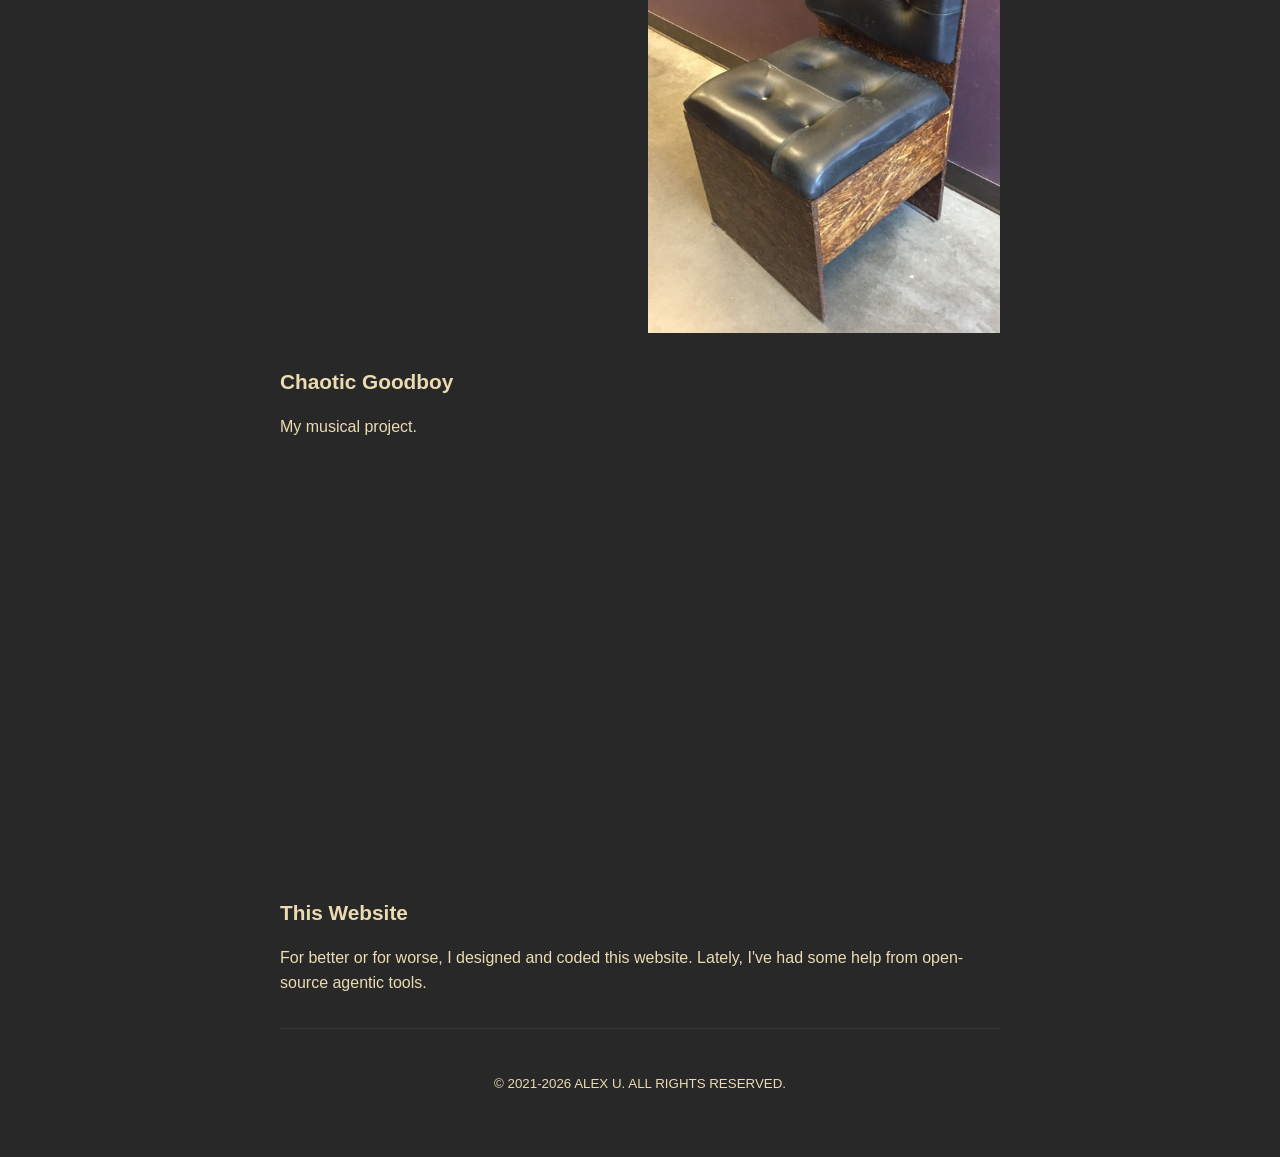
==== commit d2e83dc4: "casestudies" ====
--- a/index.html
+++ b/index.html
@@ -4,214 +4,9 @@
 <head>
     <meta charset="utf-8">
     <meta name="viewport" content="width=device-width, initial-scale=1.0, maximum-scale=5">
-    <title>Alex U | Technical Writer & Content Engineer</title>
+    <title>Alex U | Technical Writer</title>
     
-    <style>
-        :root {
-            --width: 720px;
-            --font: Verdana, sans-serif;
-            --background-color: #282828;
-            --text-color: #ebdbb2;
-            --link-color: #83a598;
-            --border-color: #3c3836;
-        }
-
-        * {
-            font-family: var(--font);
-        }
-
-        body {
-            font-size: 1em;
-            margin: auto;
-            padding: 20px;
-            max-width: var(--width);
-            text-align: left;
-            background-color: var(--background-color);
-            word-wrap: break-word;
-            overflow-wrap: break-word;
-            line-height: 1.6;
-            color: var(--text-color);
-        }
-
-        h1, h2, h3, h4, h5, h6 {
-            color: var(--text-color);
-        }
-
-        a {
-            color: var(--link-color);
-            cursor: pointer;
-            text-decoration: none;
-        }
-
-        a:hover {
-            text-decoration: underline;
-        }
-
-        a:visited {
-            color: var(--link-color);
-        }
-
-        nav a {
-            margin-right: 8px;
-        }
-
-        strong, b {
-            color: var(--text-color);
-        }
-
-        main {
-            line-height: 1.6;
-        }
-
-        hr {
-            border: 0;
-            border-top: 1px dashed var(--border-color);
-            margin: 2em 0;
-        }
-
-        img {
-            max-width: 100%;
-            height: auto;
-        }
-
-        code {
-            padding: 2px;
-            background-color: var(--background-color);
-            color: var(--text-color);
-            border-radius: 3px;
-        }
-
-        blockquote {
-            border-left: 1px solid var(--border-color);
-            color: var(--text-color);
-            padding-left: 20px;
-            font-style: italic;
-            margin-left: 0;
-        }
-
-        footer {
-            padding: 25px 0;
-            text-align: center;
-            margin-top: 2em;
-            border-top: 1px solid var(--border-color);
-        }
-
-        .title {
-            text-decoration: none;
-        }
-
-        .title h1 {
-            font-size: 1.5em;
-        }
-
-        .section-title {
-            font-size: 1.1em;
-            color: var(--text-color);
-            margin-top: 2em;
-            margin-bottom: 0.5em;
-        }
-
-        .heading-2 {
-            font-size: 2em;
-            font-weight: bold;
-            margin-bottom: 1em;
-        }
-
-        .heading-3 {
-            font-size: 1.3em;
-            margin-bottom: 0.5em;
-        }
-
-        .heading-h4 {
-            font-size: 1em;
-            margin-top: 1em;
-            margin-bottom: 0.5em;
-            color: var(--text-color);
-        }
-
-        input, textarea {
-            font-size: 1em;
-            width: 100%;
-            padding: 8px;
-            margin-bottom: 12px;
-            border: 1px solid var(--border-color);
-            background-color: var(--background-color);
-            color: var(--text-color);
-            box-sizing: border-box;
-        }
-
-        input:focus, textarea:focus {
-            outline: 2px solid var(--link-color);
-        }
-
-        button, input[type="submit"] {
-            font-size: 1em;
-            padding: 10px 20px;
-            background-color: var(--text-color);
-            color: var(--background-color);
-            border: none;
-            border-radius: 3px;
-            cursor: pointer;
-        }
-
-        button:hover, input[type="submit"]:hover {
-            background-color: var(--link-color);
-        }
-
-        .label {
-            font-size: 0.8em;
-            color: var(--text-color);
-            text-transform: uppercase;
-            letter-spacing: 0.1em;
-        }
-
-        .project-grid {
-            display: grid;
-            grid-template-columns: repeat(auto-fit, minmax(300px, 1fr));
-            gap: 20px;
-            margin: 1em 0;
-        }
-
-        .project-item {
-            border: 1px solid var(--border-color);
-            padding: 15px;
-        }
-
-        .project-item img {
-            margin-bottom: 10px;
-        }
-
-        .links-list {
-            list-style: none;
-            padding: 0;
-            margin: 0;
-        }
-
-        .links-list li {
-            padding: 8px 0;
-            border-bottom: 1px solid var(--border-color);
-        }
-
-        .links-list li:last-child {
-            border-bottom: none;
-        }
-
-        iframe {
-            max-width: 100%;
-            border: none;
-        }
-
-        .nav-link {
-            margin-right: 12px;
-        }
-
-        .image-row {
-            display: grid;
-            grid-template-columns: repeat(auto-fit, minmax(250px, 1fr));
-            gap: 15px;
-            margin: 15px 0;
-        }
-    </style>
+    <link rel="stylesheet" href="styles.css">
 </head>
 
 <body class="home">
@@ -232,49 +27,34 @@
     <main>
         <section id="about">
             <h2 class="heading-2">About</h2>
-            <p>Hey there! I'm a technical writer and information developer passionate about software that helps make real-world engineering decisions. I create documentation, in-app help, and developer experiences that make technical concepts accessible. I develop processes and tools that make creating and maintaining content sustainable, democratic, and safe.</p>
-            <p>Currently working at StreetLight, where I help shape the developer experience, in-app help and onboarding experiences, and internal and external generative AI tool quality and UX. This site showcases some samples of content I've developed, as well as some of my personal projects.</p>
+            <p>Hey! I'm a technical writer/information developer/context engineer working on software that helps make real-world engineering decisions.</p>
+            <p>I work at StreetLight, where I help shape the developer experience, in-app help, onboarding experiences, and AI context engineering. This site showcases some samples of projects I've corked on, as well as some of my personal projects.</p>
         </section>
 
         <hr>
 
         <section id="work">
             <h2 class="heading-2">Work</h2>
-            <p>Technical writing and developer documentation work. I work as a Technical Writer/Information Developer at StreetLight Data.</p>
+
+            <h3 class="section-title">Case Studies</h3>
+            <ul>
+                <li><a href="onboarding-case-study.html">Onboarding Redesign: From feature tours to guided outcomes</a></li>
+                <li><a href="walkme-design-system.html">WalkMe Design System: Reusable components for in-app guidance</a></li>
+            </ul>
+
+            <h3 class="section-title">StreetLight Developer Hub</h3>
+            <ul>
+                <li>Video: <a href="https://developer.streetlightdata.com/docs/analyzing-time-trends-with-the-streetlight-insight-api" target="_blank">Analyzing Time Trends with the StreetLight InSight API</a></li>
+                <li>Recipe: <a href="https://developer.streetlightdata.com/docs/analyzing-time-trends-with-the-streetlight-insight-api" target="_blank">Analyzing Time Trends</a></li>
+                <li>Guide: <a href="https://developer.streetlightdata.com/docs/intro-to-the-insight-web-api" target="_blank">Introduction to the StreetLight InSight Planning API</a></li>
+                <li>Guide: <a href="https://developer.streetlightdata.com/docs/example-workflow" target="_blank">Sample StreetLight InSight Planning Workflow</a></li>
+            </ul>
 
             <h3 class="section-title">Writing Samples</h3>
-            <ul class="links-list">
+            <ul>
                 <li><a href="img/AboutPCPlots.pdf" target="_blank">About Parallel Coordinate Plots</a></li>
                 <li><a href="img/ACaseAdapter.pdf" target="_blank">Configuring a Results Analytics Case</a></li>
                 <li><a href="img/RunningSimpack.pdf" target="_blank">Running a Simpack Simulation</a></li>
-            </ul>
-
-            <h3 class="section-title">StreetLight Developer Hub</h3>
-            <p>Technical writing for <a href="https://developer.streetlightdata.com/">StreetLight Data's</a> developer documentation, including API guides, recipes, and video tutorials.</p>
-
-            <h4 class="heading-h4">Videos</h4>
-            <ul class="links-list">
-                <li><a href="https://developer.streetlightdata.com/docs/analyzing-time-trends-with-the-streetlight-insight-api" target="_blank">Analyzing Time Trends with the StreetLight InSight API</a></li>
-                <li><a href="https://training.streetlightdata.com/developer-user-group-meetings/2239387" target="_blank">May 2025 Developer User Group Meeting</a></li>
-            </ul>
-
-            <h4 class="heading-h4">Python Recipes</h4>
-            <ul class="links-list">
-                <li><a href="https://developer.streetlightdata.com/docs/analyzing-time-trends-with-the-streetlight-insight-api" target="_blank">Analyzing Time Trends</a></li>
-                <li><a href="https://developer.streetlightdata.com/docs/configuring-a-network-performance-analysis" target="_blank">Configuring a Network Performance Analysis</a></li>
-            </ul>
-
-            <h4 class="heading-h4">API Guides</h4>
-            <ul class="links-list">
-                <li><a href="https://developer.streetlightdata.com/docs/intro-to-the-insight-web-api" target="_blank">Introduction to the StreetLight InSight Planning API</a></li>
-                <li><a href="https://developer.streetlightdata.com/docs/example-workflow" target="_blank">Sample StreetLight InSight Planning Workflow</a></li>
-            </ul>
-
-            <h3 class="section-title">Case Studies</h3>
-            <ul class="links-list">
-                <li><a href="onboarding-case-study.html">StreetLight InSight onboarding redesign — from feature tours to guided outcomes</a></li>
-                <li><a href="ai-token-optimization.html">Cutting token usage in our agentic AI tool through context engineering</a></li>
-                <li><a href="walkme-design-system.html">WalkMe Design System — reusable components for in-app guidance</a></li>
             </ul>
         </section>
 
@@ -286,13 +66,13 @@
 
             <div style="margin: 2em 0;">
                 <h3 class="heading-3">gemma4-e4b-techwriter</h3>
-                <p>A fine-tuned version of Google Gemma 4 (e4B parameters) for technical writing assistance. Fine-tuned using LoRA/QLoRA on technical writing examples. It works fine, mostly just for learning.</p>
+                <p>A fine-tuned version of Google Gemma 4 (e4B parameters) for technical writing assistance. Fine-tuned using LoRA/QLoRA on technical writing examples. It works OK, it was mostly just for learning about LLMs.</p>
                 <p><a href="https://huggingface.co/al1ull/gemma4-e4b-techwriter-no-reasoning">View on Hugging Face</a></p>
             </div>
 
             <div style="margin: 2em 0;">
                 <h3 class="heading-3">Punk Rock Chair</h3>
-                <p>The capstone class to my industrial design minor was a furniture design class. I chose punk rock as inspiration.</p>
+                <p>The capstone class to my industrial design minor was a furniture design class.</p>
                 <div class="image-row">
                     <img src="img/punkchairrendering.png" alt="Chair Rendering">
                     <img src="img/PunkChair.jpeg" alt="Built Chair">
@@ -307,7 +87,7 @@
 
             <div style="margin: 2em 0;">
                 <h3 class="heading-3">This Website</h3>
-                <p>For better or for worse, I designed and coded this website. Lately, I've had some help from agents, which is probably less impressive given the simplicity.</p>
+                <p>For better or for worse, I designed and coded this website. Lately, I've had some help from open-source agentic tools.</p>
             </div>
         </section>
     </main>
--- a/styles.css
+++ b/styles.css
@@ -0,0 +1,206 @@
+:root {
+    --width: 720px;
+    --font: Verdana, sans-serif;
+    --background-color: #282828;
+    --text-color: #ebdbb2;
+    --link-color: #83a598;
+    --border-color: #3c3836;
+}
+
+* {
+    font-family: var(--font);
+}
+
+body {
+    font-size: 1em;
+    margin: auto;
+    padding: 20px;
+    max-width: var(--width);
+    text-align: left;
+    background-color: var(--background-color);
+    word-wrap: break-word;
+    overflow-wrap: break-word;
+    line-height: 1.6;
+    color: var(--text-color);
+}
+
+h1, h2, h3, h4, h5, h6 {
+    color: var(--text-color);
+}
+
+a {
+    color: var(--link-color);
+    cursor: pointer;
+    text-decoration: none;
+}
+
+a:hover {
+    text-decoration: underline;
+}
+
+a:visited {
+    color: var(--link-color);
+}
+
+nav a {
+    margin-right: 8px;
+}
+
+strong, b {
+    color: var(--text-color);
+}
+
+main {
+    line-height: 1.6;
+}
+
+hr {
+    border: 0;
+    border-top: 1px dashed var(--border-color);
+    margin: 2em 0;
+}
+
+img {
+    max-width: 100%;
+    height: auto;
+}
+
+article img {
+    display: block;
+    margin-left: auto;
+    margin-right: auto;
+}
+
+code {
+    padding: 2px;
+    background-color: var(--background-color);
+    color: var(--text-color);
+    border-radius: 3px;
+}
+
+blockquote {
+    border-left: 1px solid var(--border-color);
+    color: var(--text-color);
+    padding-left: 20px;
+    font-style: italic;
+    margin-left: 0;
+}
+
+footer {
+    padding: 25px 0;
+    text-align: center;
+    margin-top: 2em;
+    border-top: 1px solid var(--border-color);
+}
+
+.title {
+    text-decoration: none;
+}
+
+.title h1 {
+    font-size: 1.5em;
+}
+
+.section-title {
+    font-size: 1.4em;
+    color: var(--text-color);
+    margin-top: 2em;
+    margin-bottom: 0.5em;
+}
+
+.heading-2 {
+    font-size: 2em;
+    font-weight: bold;
+    margin-bottom: 1em;
+}
+
+.heading-3 {
+    font-size: 1.3em;
+    margin-bottom: 0.5em;
+}
+
+.heading-h4 {
+    font-size: 1em;
+    margin-top: 1em;
+    margin-bottom: 0.5em;
+    color: var(--text-color);
+}
+
+input, textarea {
+    font-size: 1em;
+    width: 100%;
+    padding: 8px;
+    margin-bottom: 12px;
+    border: 1px solid var(--border-color);
+    background-color: var(--background-color);
+    color: var(--text-color);
+    box-sizing: border-box;
+}
+
+input:focus, textarea:focus {
+    outline: 2px solid var(--link-color);
+}
+
+button, input[type="submit"] {
+    font-size: 1em;
+    padding: 10px 20px;
+    background-color: var(--text-color);
+    color: var(--background-color);
+    border: none;
+    border-radius: 3px;
+    cursor: pointer;
+}
+
+button:hover, input[type="submit"]:hover {
+    background-color: var(--link-color);
+}
+
+.project-grid {
+    display: grid;
+    grid-template-columns: repeat(auto-fit, minmax(300px, 1fr));
+    gap: 20px;
+    margin: 1em 0;
+}
+
+.project-item {
+    border: 1px solid var(--border-color);
+    padding: 15px;
+}
+
+.project-item img {
+    margin-bottom: 10px;
+}
+
+iframe {
+    max-width: 100%;
+    border: none;
+}
+
+.nav-link {
+    margin-right: 12px;
+}
+
+.image-row {
+    display: grid;
+    grid-template-columns: repeat(auto-fit, minmax(250px, 1fr));
+    gap: 15px;
+    margin: 15px 0;
+}
+
+table {
+    border-collapse: collapse;
+    width: 100%;
+    margin: 1em 0;
+    font-size: 0.9em;
+}
+
+th, td {
+    border: 1px solid var(--border-color);
+    padding: 8px;
+    text-align: left;
+    vertical-align: top;
+}
+
+th {
+    color: var(--text-color);
+}
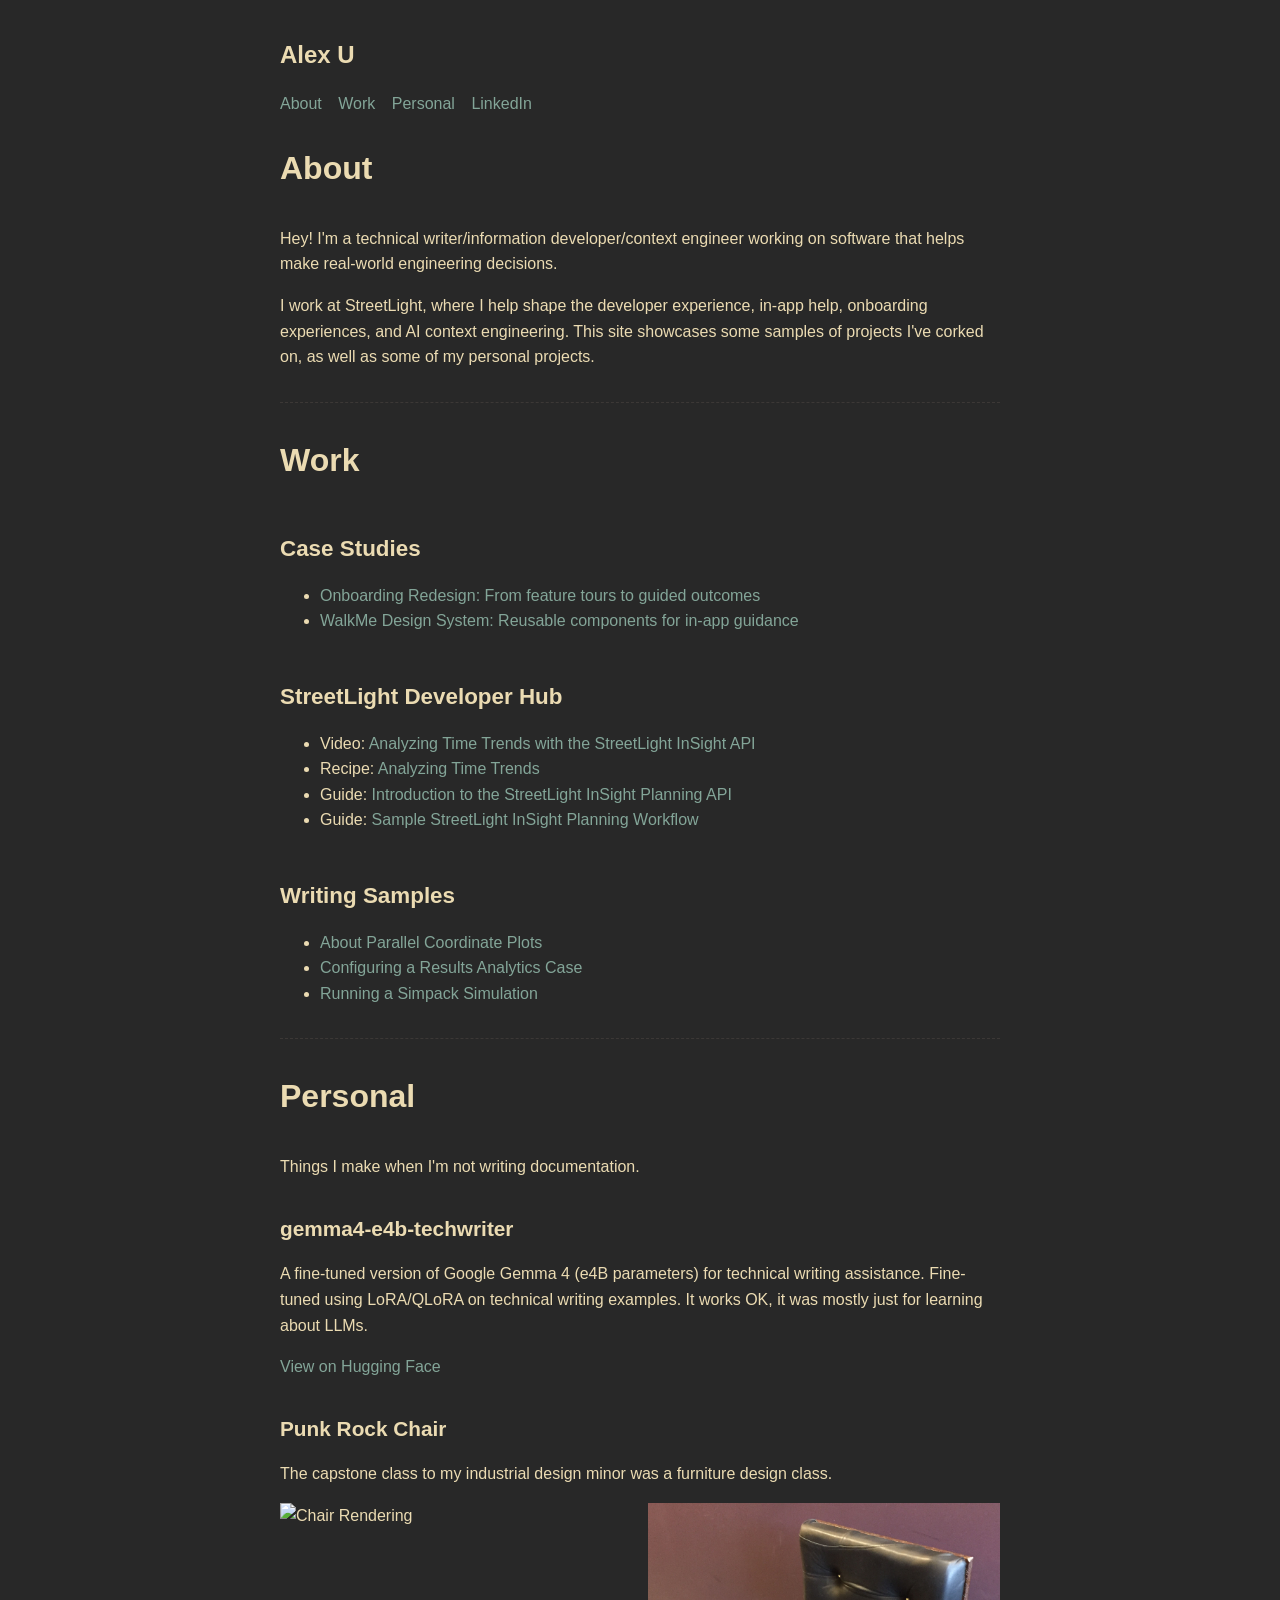
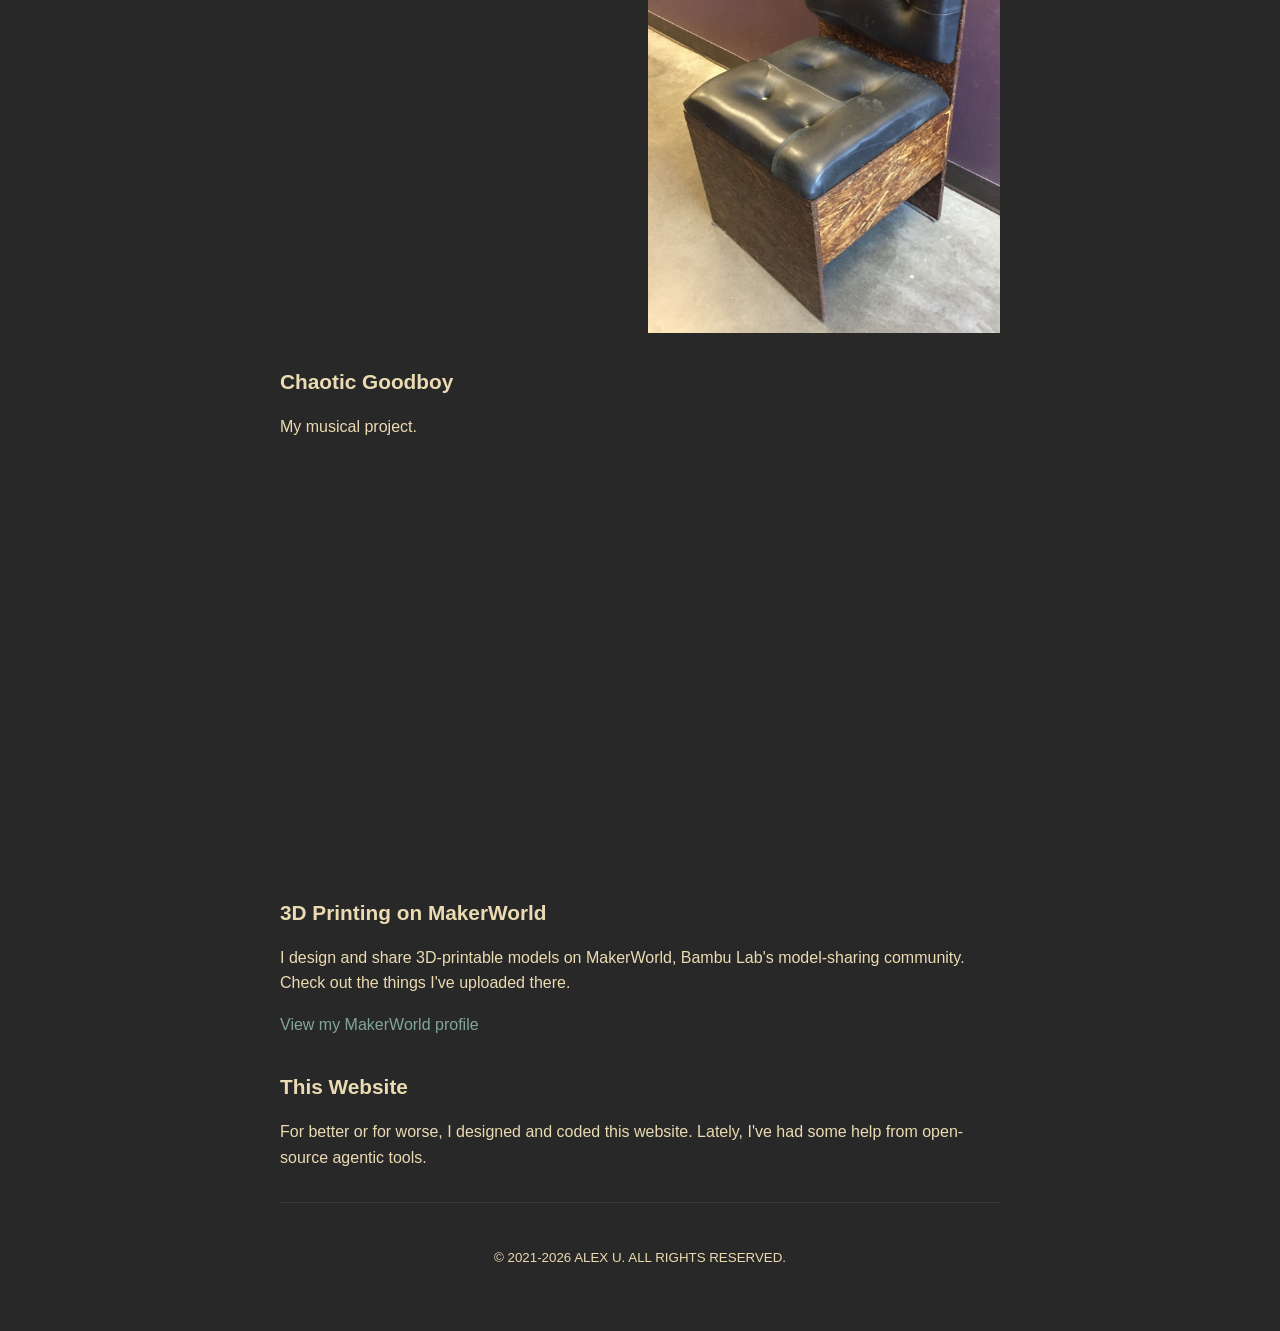
==== commit 790b106b: "Add MakerWorld profile subsection to Personal section on index" ====
--- a/index.html
+++ b/index.html
@@ -86,6 +86,12 @@
             </div>
 
             <div style="margin: 2em 0;">
+                <h3 class="heading-3">3D Printing on MakerWorld</h3>
+                <p>I design and share 3D-printable models on MakerWorld, Bambu Lab's model-sharing community. Check out the things I've uploaded there.</p>
+                <p><a href="https://makerworld.com/en/@al1ull/upload" target="_blank">View my MakerWorld profile</a></p>
+            </div>
+
+            <div style="margin: 2em 0;">
                 <h3 class="heading-3">This Website</h3>
                 <p>For better or for worse, I designed and coded this website. Lately, I've had some help from open-source agentic tools.</p>
             </div>
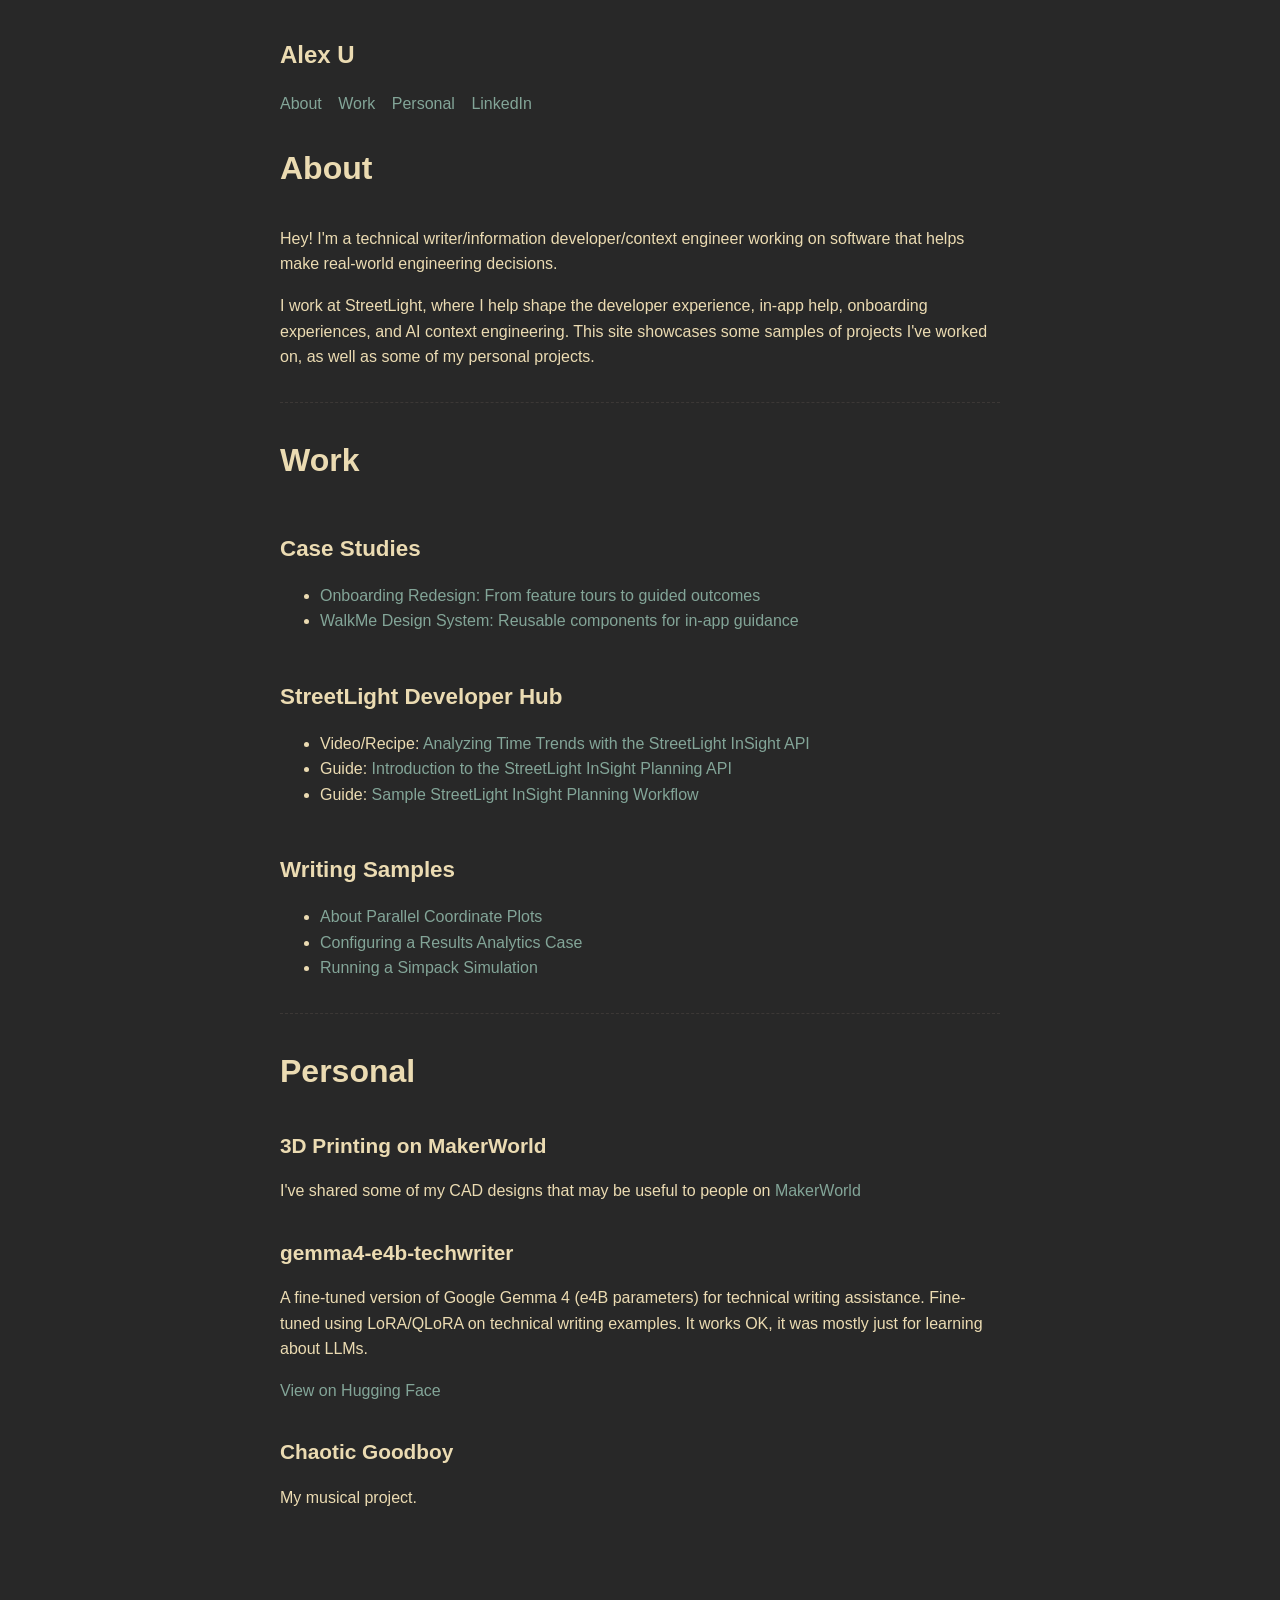
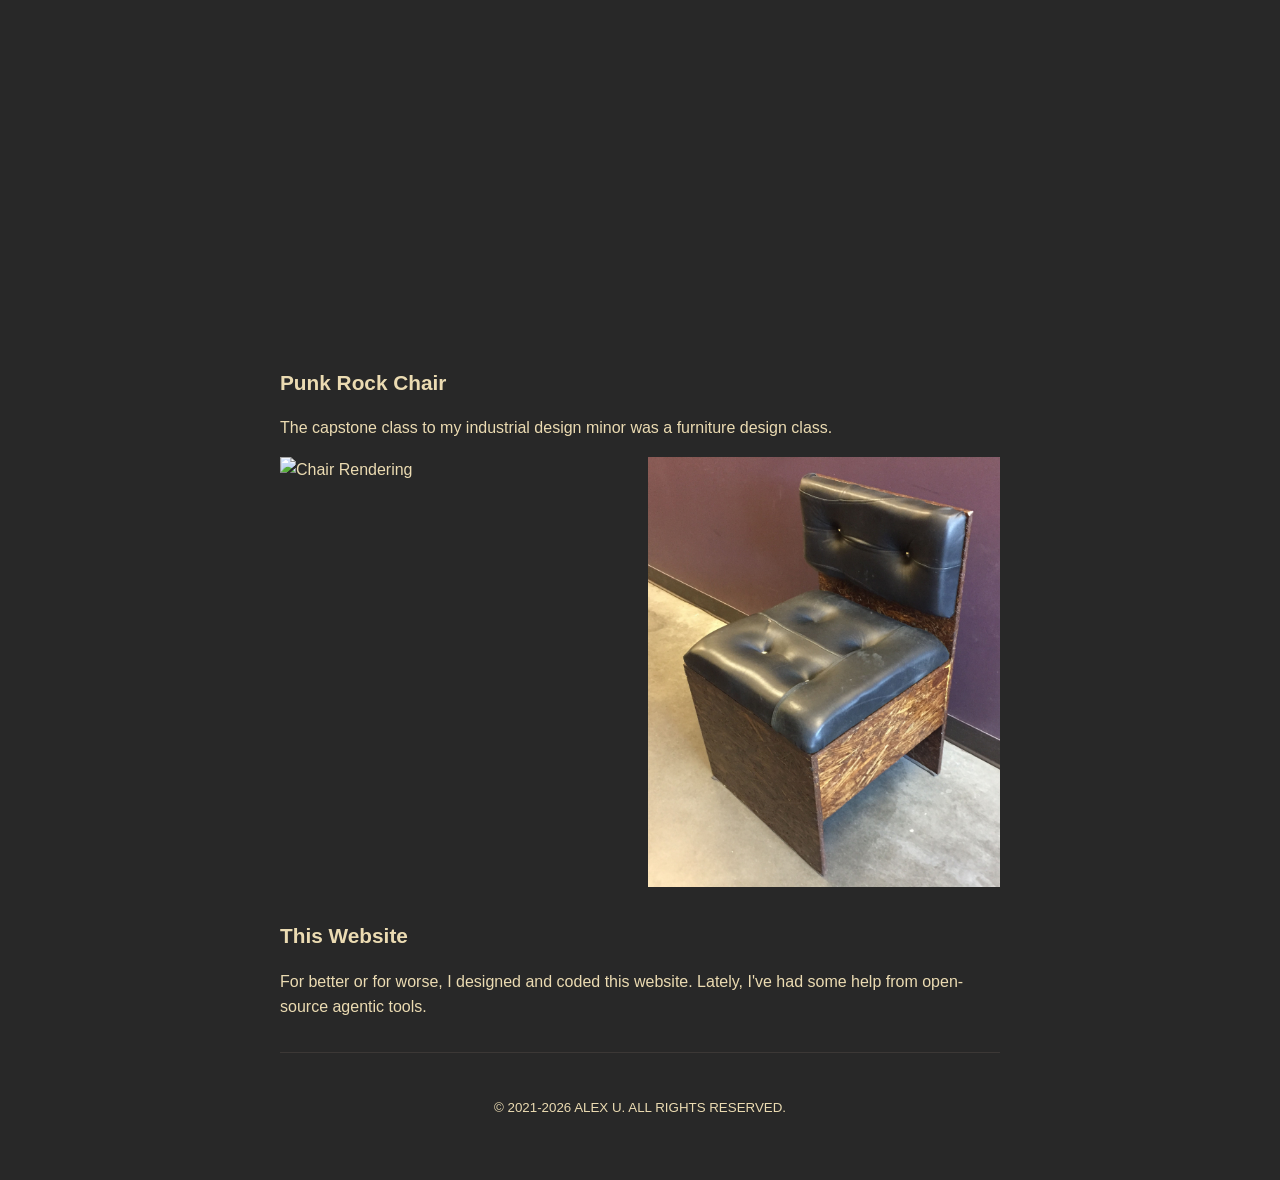
==== commit 2088f45f: "typo fix" ====
--- a/index.html
+++ b/index.html
@@ -28,7 +28,7 @@
         <section id="about">
             <h2 class="heading-2">About</h2>
             <p>Hey! I'm a technical writer/information developer/context engineer working on software that helps make real-world engineering decisions.</p>
-            <p>I work at StreetLight, where I help shape the developer experience, in-app help, onboarding experiences, and AI context engineering. This site showcases some samples of projects I've corked on, as well as some of my personal projects.</p>
+            <p>I work at StreetLight, where I help shape the developer experience, in-app help, onboarding experiences, and AI context engineering. This site showcases some samples of projects I've worked on, as well as some of my personal projects.</p>
         </section>
 
         <hr>
@@ -44,8 +44,7 @@
 
             <h3 class="section-title">StreetLight Developer Hub</h3>
             <ul>
-                <li>Video: <a href="https://developer.streetlightdata.com/docs/analyzing-time-trends-with-the-streetlight-insight-api" target="_blank">Analyzing Time Trends with the StreetLight InSight API</a></li>
-                <li>Recipe: <a href="https://developer.streetlightdata.com/docs/analyzing-time-trends-with-the-streetlight-insight-api" target="_blank">Analyzing Time Trends</a></li>
+                <li>Video/Recipe: <a href="https://developer.streetlightdata.com/docs/analyzing-time-trends-with-the-streetlight-insight-api" target="_blank">Analyzing Time Trends with the StreetLight InSight API</a></li>
                 <li>Guide: <a href="https://developer.streetlightdata.com/docs/intro-to-the-insight-web-api" target="_blank">Introduction to the StreetLight InSight Planning API</a></li>
                 <li>Guide: <a href="https://developer.streetlightdata.com/docs/example-workflow" target="_blank">Sample StreetLight InSight Planning Workflow</a></li>
             </ul>
@@ -62,14 +61,21 @@
 
         <section id="personal">
             <h2 class="heading-2">Personal</h2>
-            <p>Things I make when I'm not writing documentation.</p>
-
+            <div style="margin: 2em 0;">
+                <h3 class="heading-3">3D Printing on MakerWorld</h3>
+                <p>I've shared some of my CAD designs that may be useful to people on <a href="https://makerworld.com/en/@al1ull/upload" target="_blank">MakerWorld</a></p>
+            </div>
             <div style="margin: 2em 0;">
                 <h3 class="heading-3">gemma4-e4b-techwriter</h3>
                 <p>A fine-tuned version of Google Gemma 4 (e4B parameters) for technical writing assistance. Fine-tuned using LoRA/QLoRA on technical writing examples. It works OK, it was mostly just for learning about LLMs.</p>
                 <p><a href="https://huggingface.co/al1ull/gemma4-e4b-techwriter-no-reasoning">View on Hugging Face</a></p>
             </div>
 
+            <div style="margin: 2em 0;">
+                <h3 class="heading-3">Chaotic Goodboy</h3>
+                <p>My musical project.</p>
+                <iframe style="border: 0; width: 100%; max-width: 400px; height: 400px;" src="https://bandcamp.com/EmbeddedPlayer/track=36056725/size=large/bgcol=ffffff/linkcol=0687f5/minimal=true/transparent=true/" seamless><a href="https://chaoticgoodboy.bandcamp.com/track/practical-inside-joke">Practical Inside Joke by Chaotic Goodboy</a></iframe>
+            </div>
             <div style="margin: 2em 0;">
                 <h3 class="heading-3">Punk Rock Chair</h3>
                 <p>The capstone class to my industrial design minor was a furniture design class.</p>
@@ -78,19 +84,6 @@
                     <img src="img/PunkChair.jpeg" alt="Built Chair">
                 </div>
             </div>
-
-            <div style="margin: 2em 0;">
-                <h3 class="heading-3">Chaotic Goodboy</h3>
-                <p>My musical project.</p>
-                <iframe style="border: 0; width: 100%; max-width: 400px; height: 400px;" src="https://bandcamp.com/EmbeddedPlayer/track=36056725/size=large/bgcol=ffffff/linkcol=0687f5/minimal=true/transparent=true/" seamless><a href="https://chaoticgoodboy.bandcamp.com/track/practical-inside-joke">Practical Inside Joke by Chaotic Goodboy</a></iframe>
-            </div>
-
-            <div style="margin: 2em 0;">
-                <h3 class="heading-3">3D Printing on MakerWorld</h3>
-                <p>I design and share 3D-printable models on MakerWorld, Bambu Lab's model-sharing community. Check out the things I've uploaded there.</p>
-                <p><a href="https://makerworld.com/en/@al1ull/upload" target="_blank">View my MakerWorld profile</a></p>
-            </div>
-
             <div style="margin: 2em 0;">
                 <h3 class="heading-3">This Website</h3>
                 <p>For better or for worse, I designed and coded this website. Lately, I've had some help from open-source agentic tools.</p>
